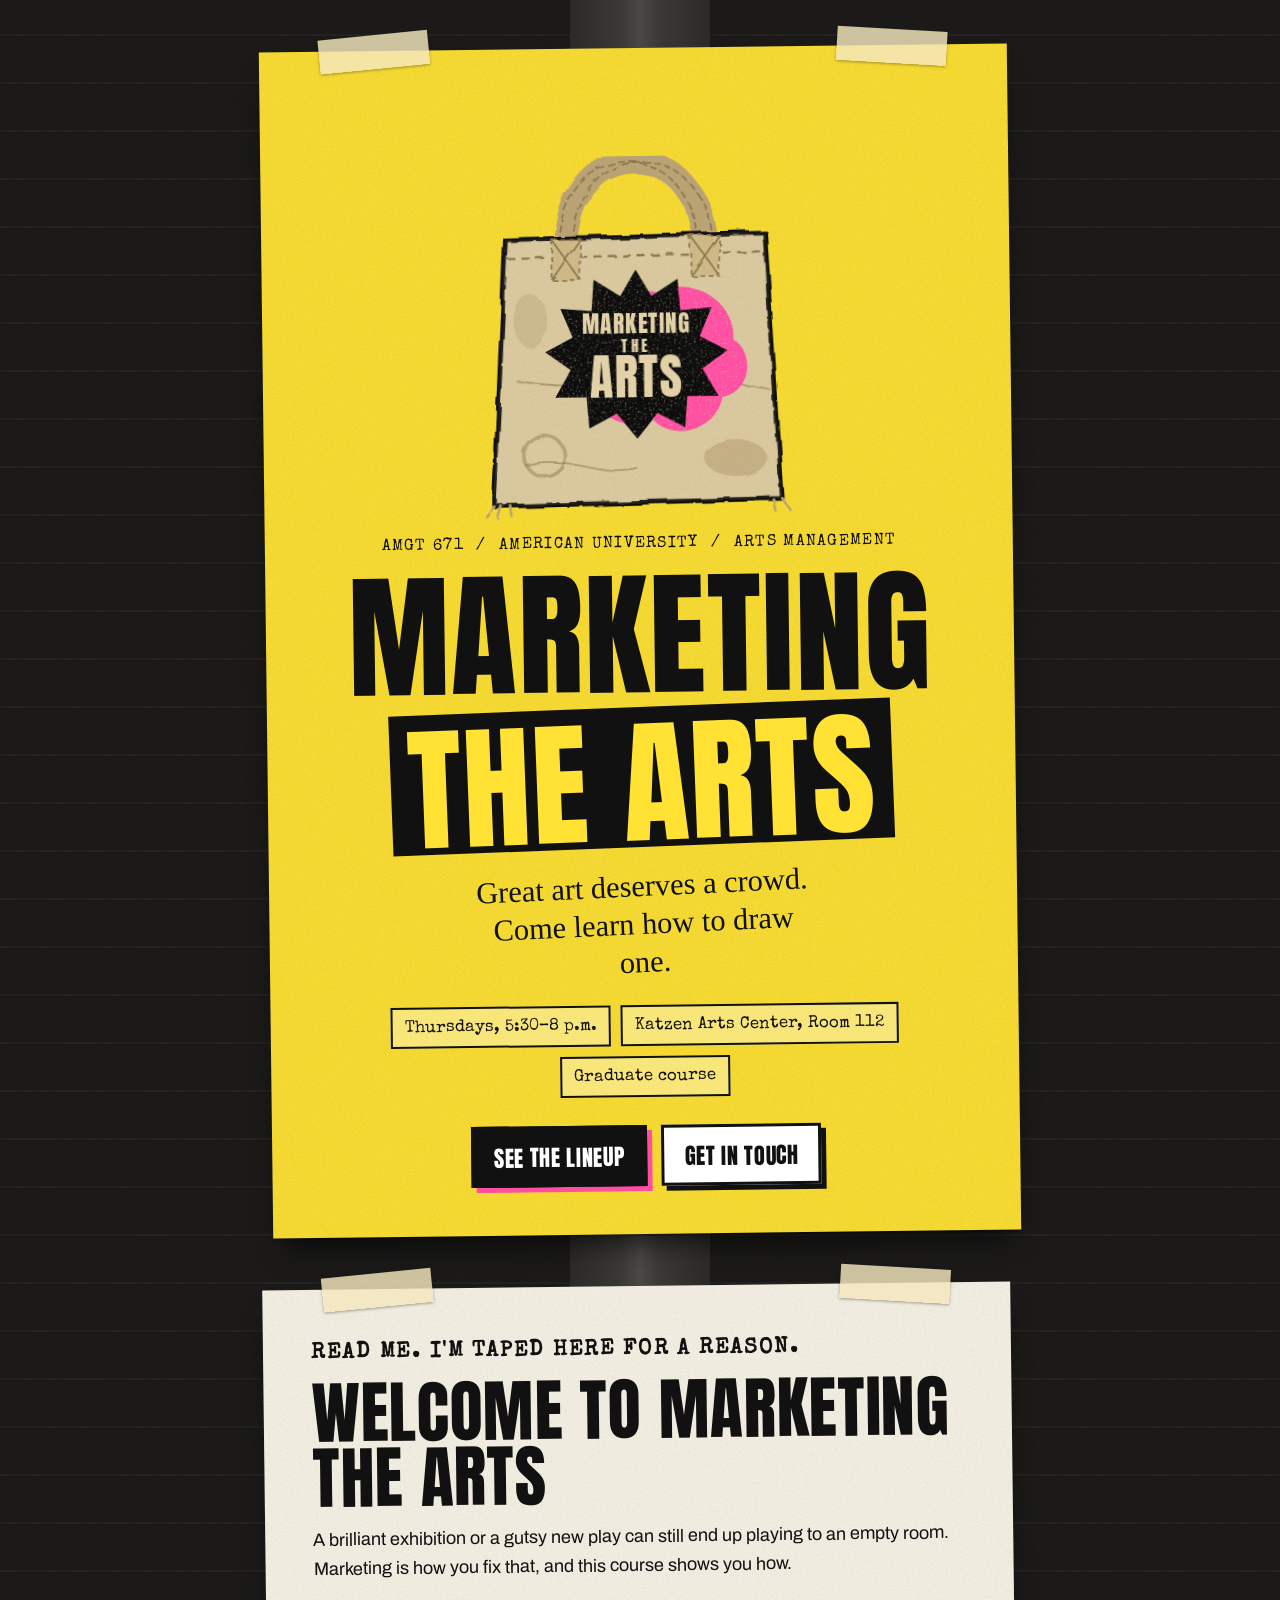
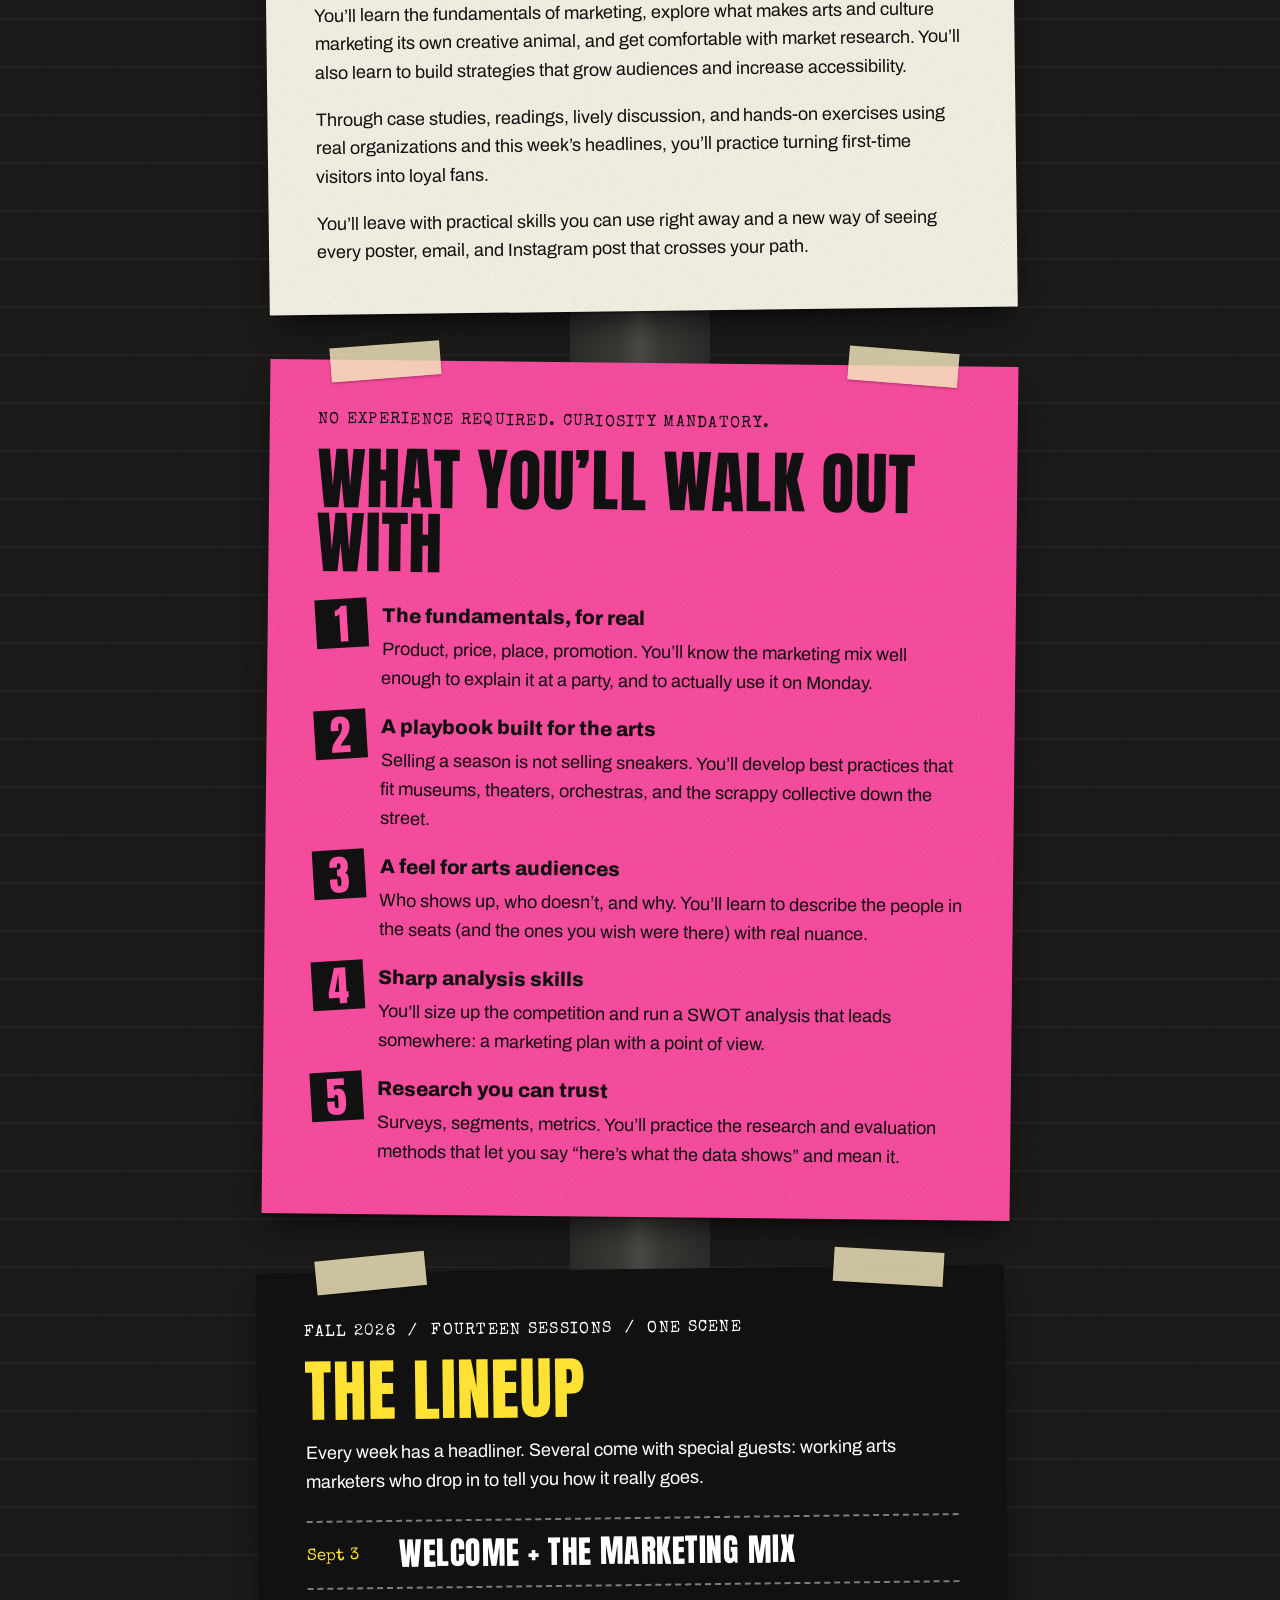
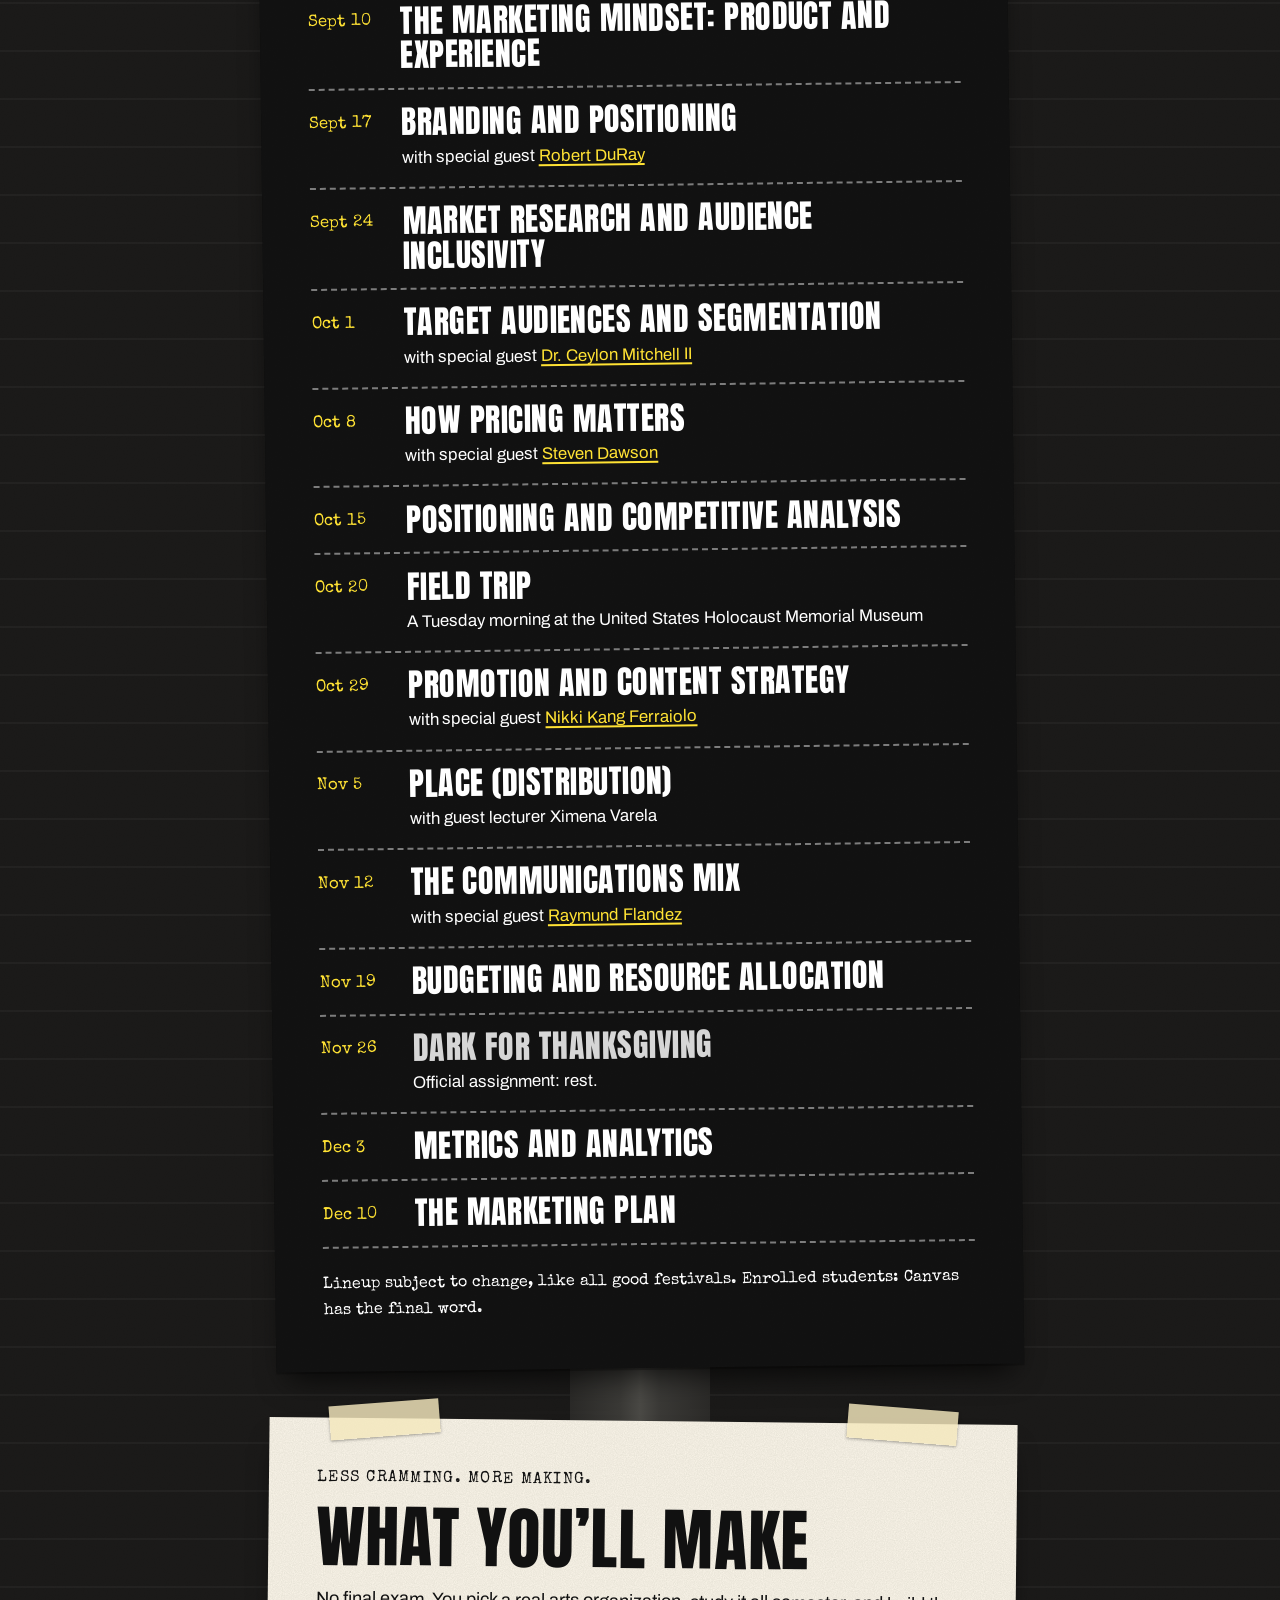
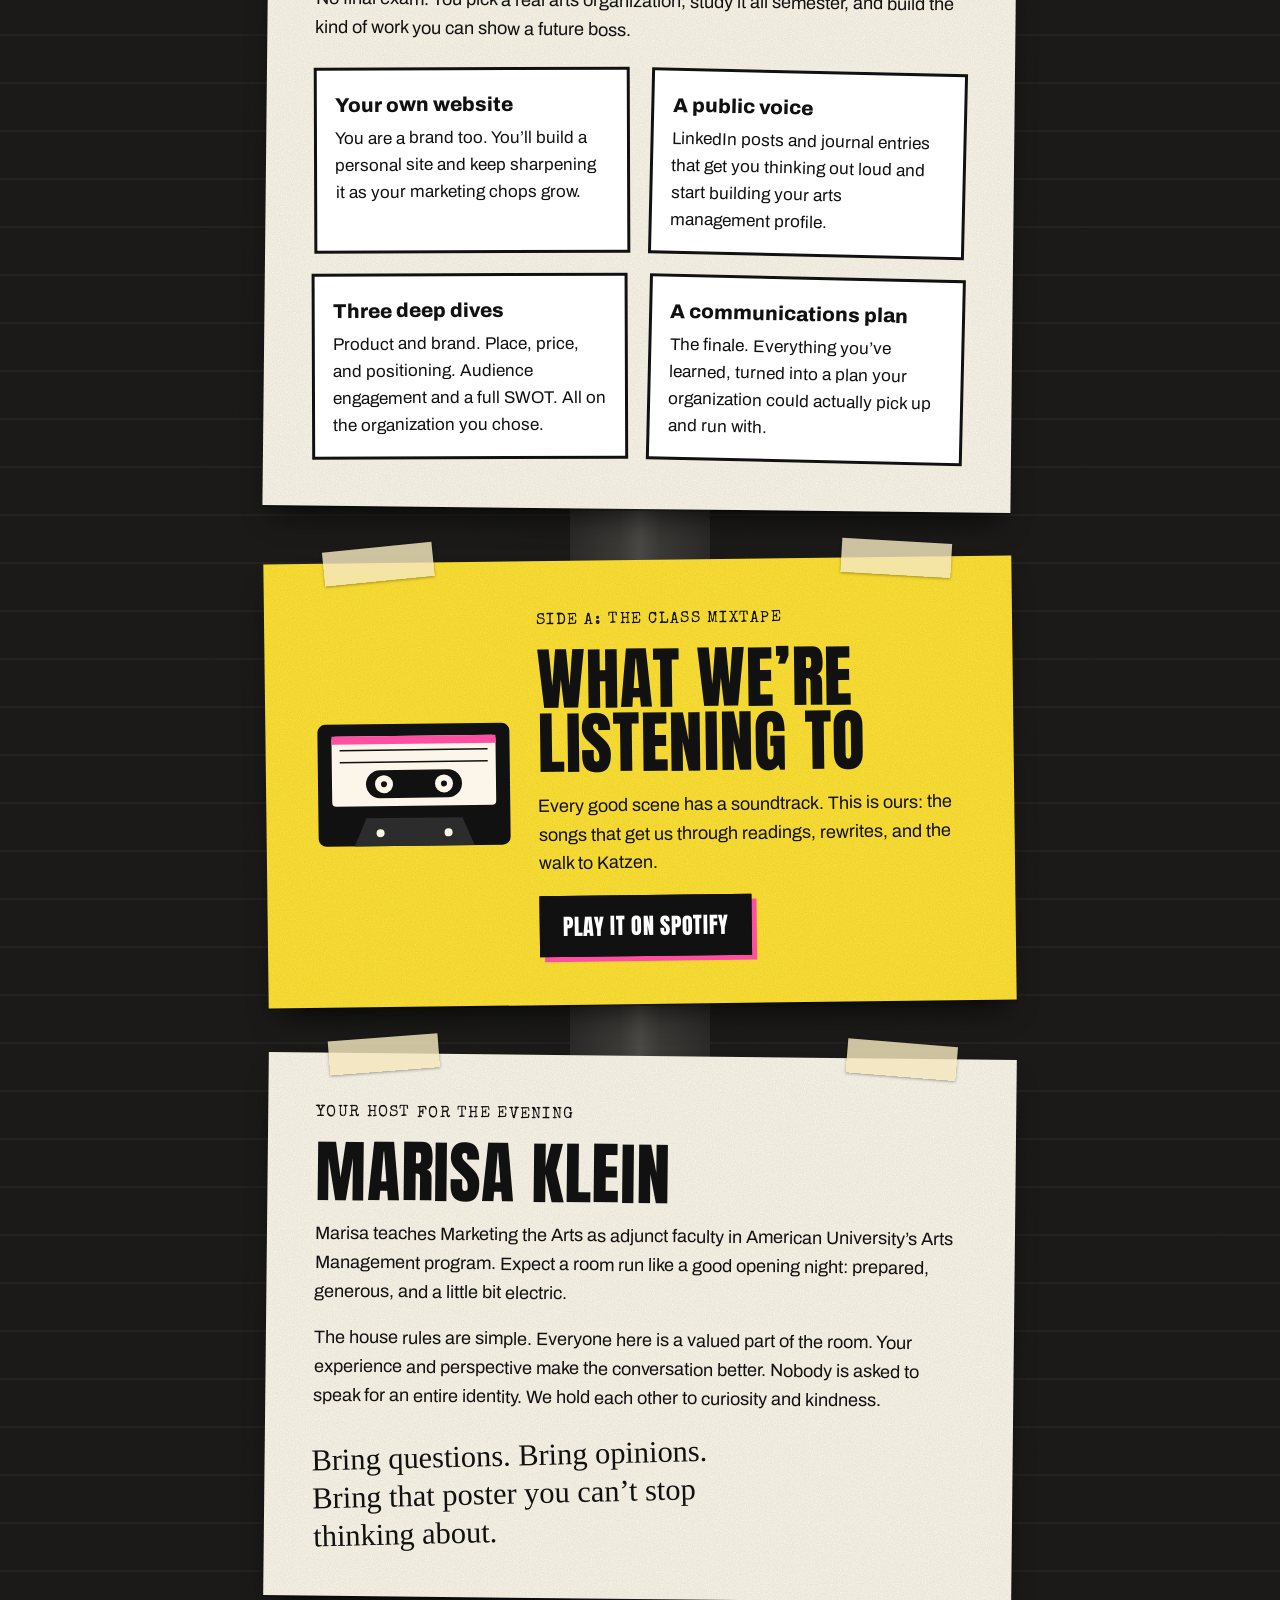
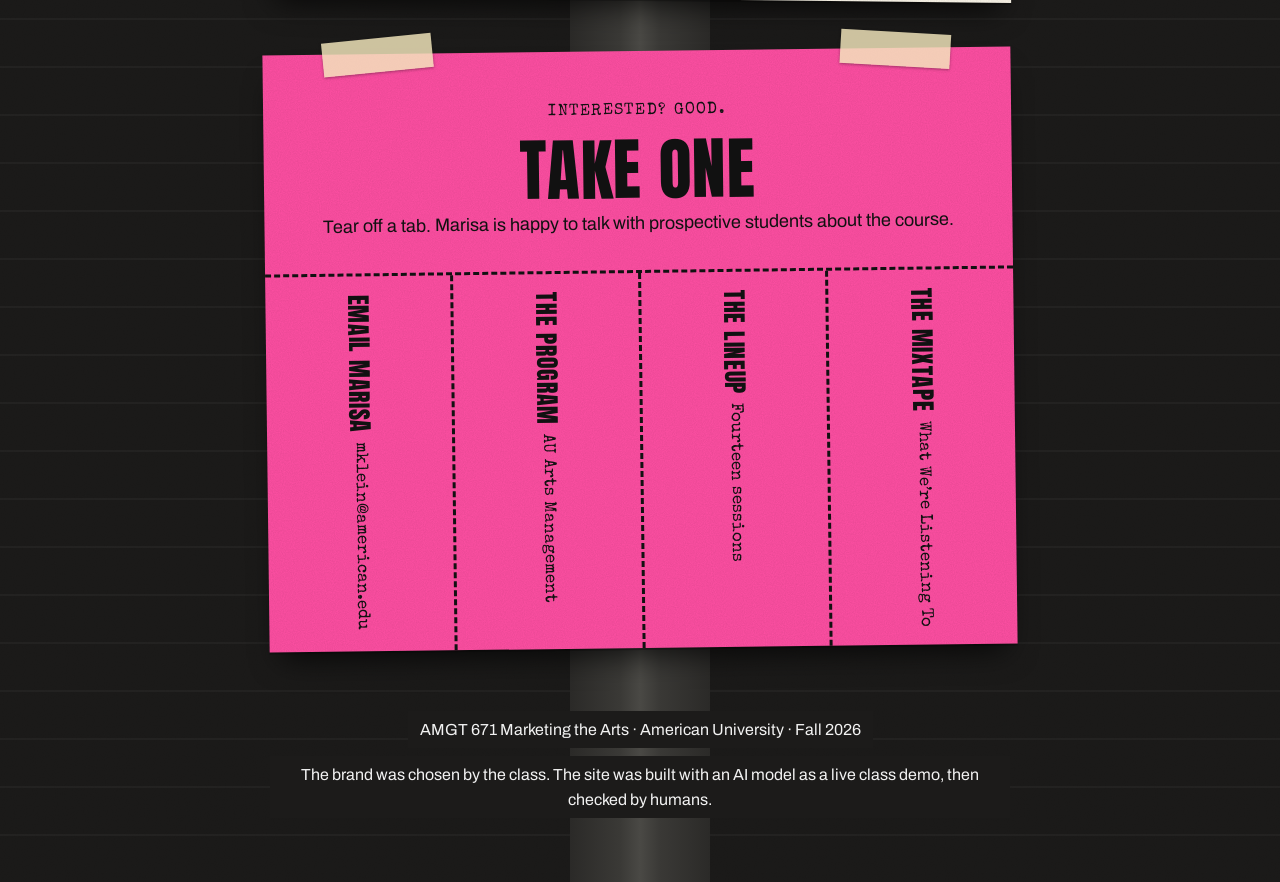
==== index.html @ 36fde390 "Build Marketing the Arts class website Single-page flyer-style site for AMGT 671 with build notes.  " ====
<!DOCTYPE html>
<html lang="en">
<head>
<meta charset="utf-8">
<meta name="viewport" content="width=device-width, initial-scale=1">
<title>Marketing the Arts | AMGT 671 at American University</title>
<meta name="description" content="Marketing the Arts (AMGT 671) is a graduate course in American University's Arts Management program. Learn how to fill the room for the art you love.">
<meta property="og:title" content="Marketing the Arts | AMGT 671">
<meta property="og:description" content="Great art deserves a crowd. A graduate course in American University's Arts Management program.">
<meta property="og:type" content="website">
<link rel="icon" type="image/svg+xml" href="favicon.svg">
<link rel="preconnect" href="https://fonts.googleapis.com">
<link rel="preconnect" href="https://fonts.gstatic.com" crossorigin>
<link href="https://fonts.googleapis.com/css2?family=Anton&family=Archivo:wght@400;600;800&family=Permanent+Marker&family=Special+Elite&display=swap" rel="stylesheet">
<style>
  :root {
    --ink: #111111;
    --paper: #fbf6e9;
    --yellow: #ffe234;
    --pink: #ff4fa3;
    --wall: #1c1b1a;
    --pole: #3a3936;
    --tape: rgba(244, 232, 190, 0.82);
    --display: "Anton", "Impact", "Arial Narrow Bold", sans-serif;
    --body: "Archivo", "Helvetica Neue", Arial, sans-serif;
    --type: "Special Elite", "Courier New", monospace;
    --marker: "Permanent Marker", "Comic Sans MS", cursive;
    --grain: url("data:image/svg+xml,%3Csvg xmlns='http://www.w3.org/2000/svg' width='220' height='220'%3E%3Cfilter id='n'%3E%3CfeTurbulence type='fractalNoise' baseFrequency='.9' numOctaves='2' stitchTiles='stitch'/%3E%3CfeColorMatrix values='0 0 0 0 0 0 0 0 0 0 0 0 0 0 0 0 0 0 .09 0'/%3E%3C/filter%3E%3Crect width='100%25' height='100%25' filter='url(%23n)'/%3E%3C/svg%3E");
  }

  * { box-sizing: border-box; }
  html { scroll-behavior: smooth; }
  @media (prefers-reduced-motion: reduce) { html { scroll-behavior: auto; } }

  body {
    margin: 0;
    font-family: var(--body);
    font-size: 1.125rem; /* 18px: comfortably above the 12pt minimum */
    line-height: 1.6;
    color: var(--ink);
    background-color: var(--wall);
    /* a brick-ish wall with a lamppost running down the middle */
    background-image:
      linear-gradient(90deg, transparent calc(50% - 70px), #2b2a28 calc(50% - 70px), var(--pole) calc(50% - 20px), #4a4945 50%, var(--pole) calc(50% + 20px), #2b2a28 calc(50% + 70px), transparent calc(50% + 70px)),
      repeating-linear-gradient(0deg, transparent 0 46px, rgba(255,255,255,.035) 46px 48px),
      var(--grain);
  }

  a { color: inherit; text-decoration-thickness: .12em; text-underline-offset: .18em; }
  a:hover { text-decoration-thickness: .22em; }
  a:focus-visible, button:focus-visible {
    outline: 4px solid var(--ink);
    outline-offset: 3px;
    box-shadow: 0 0 0 8px var(--yellow);
  }

  .skip {
    position: absolute; left: 1rem; top: -5rem;
    background: var(--yellow); color: var(--ink);
    padding: .75rem 1rem; font-weight: 800; z-index: 10;
  }
  .skip:focus { top: 1rem; }

  main {
    max-width: 780px;
    margin: 0 auto;
    padding: 3rem 1rem 1rem;
    display: grid;
    gap: 3.25rem;
  }

  /* ---------- the flyers ---------- */
  .flyer {
    position: relative;
    padding: clamp(1.5rem, 5vw, 3rem);
    background-color: var(--paper);
    background-image: var(--grain);
    box-shadow: 0 2px 0 rgba(0,0,0,.25), 0 18px 30px -12px rgba(0,0,0,.75);
    transform: rotate(var(--tilt, 0deg));
  }
  .flyer:nth-of-type(odd)  { --tilt: -0.7deg; }
  .flyer:nth-of-type(even) { --tilt: 0.6deg; }

  /* strips of masking tape holding each flyer up */
  .flyer::before, .flyer::after {
    content: "";
    position: absolute;
    top: -16px;
    width: 110px; height: 34px;
    background: var(--tape);
    box-shadow: 0 1px 3px rgba(0,0,0,.35);
  }
  .flyer::before { left: 8%;  transform: rotate(-5deg); }
  .flyer::after  { right: 8%; transform: rotate(4deg); }

  .yellow { background-color: var(--yellow); }
  .pink   { background-color: var(--pink); }
  .black  { background-color: #121212; color: #ffffff; }

  h1, h2 {
    font-family: var(--display);
    font-weight: 400;
    text-transform: uppercase;
    line-height: .95;
    letter-spacing: .01em;
    margin: 0 0 1rem;
  }
  h1 { font-size: clamp(3.6rem, 17vw, 8.5rem); }
  h2 { font-size: clamp(2.4rem, 9vw, 4.25rem); }
  h3 { font-family: var(--body); font-weight: 800; font-size: 1.25rem; margin: 0 0 .25rem; }
  p  { margin: 0 0 1.1rem; }
  p:last-child { margin-bottom: 0; }

  .label {
    font-family: var(--type);
    font-size: 1rem;
    letter-spacing: .08em;
    text-transform: uppercase;
    margin: 0 0 .75rem;
  }
  .scrawl {
    font-family: var(--marker);
    font-size: clamp(1.35rem, 4.5vw, 1.9rem);
    line-height: 1.25;
    transform: rotate(-2deg);
  }

  /* ---------- hero ---------- */
  .hero { text-align: center; padding-top: clamp(2.25rem, 6vw, 3.5rem); }
  .hero .tote { width: min(74%, 360px); height: auto; margin: 0 auto .5rem; display: block; }
  .hero h1 span { display: block; }
  .hero .knockout {
    background: var(--ink); color: var(--yellow);
    padding: .08em .12em 0; margin: .06em auto; width: fit-content;
    transform: rotate(-1.5deg);
  }
  .hero .scrawl { margin: 1.25rem auto 1.5rem; max-width: 22ch; }
  .deets {
    list-style: none; padding: 0; margin: 0 0 1.75rem;
    display: flex; flex-wrap: wrap; justify-content: center; gap: .6rem;
    font-family: var(--type); font-size: 1.05rem;
  }
  .deets li { border: 2px solid var(--ink); padding: .4rem .75rem .25rem; background: rgba(255,255,255,.35); }
  .btns { display: flex; flex-wrap: wrap; justify-content: center; gap: .9rem; }
  .btn {
    display: inline-block;
    font-family: var(--display); font-size: 1.4rem; text-transform: uppercase; letter-spacing: .03em;
    text-decoration: none;
    padding: .65rem 1.25rem .55rem;
    border: 3px solid var(--ink);
    background: var(--ink); color: #fff;
    box-shadow: 5px 5px 0 var(--pink);
  }
  .btn.alt { background: #fff; color: var(--ink); box-shadow: 5px 5px 0 var(--ink); }
  @media (prefers-reduced-motion: no-preference) {
    .btn { transition: transform .12s ease; }
    .btn:hover { transform: translate(-2px, -2px) rotate(-1deg); }
  }

  /* ---------- welcome ---------- */
  .welcome p:first-of-type { font-size: 1.35rem; font-weight: 600; line-height: 1.45; }

  /* ---------- outcomes ---------- */
  .outcomes ol { list-style: none; counter-reset: n; padding: 0; margin: 1.5rem 0 0; display: grid; gap: 1.1rem; }
  .outcomes li { counter-increment: n; display: grid; grid-template-columns: 3.25rem 1fr; gap: .9rem; align-items: start; }
  .outcomes li::before {
    content: counter(n);
    font-family: var(--display); font-size: 2.6rem; line-height: 1;
    background: var(--ink); color: var(--pink);
    text-align: center; padding: .3rem 0 .15rem;
    transform: rotate(-4deg);
  }

  /* ---------- lineup ---------- */
  .lineup h2 { color: var(--yellow); }
  .lineup .label { color: #fff; }
  .gigs { list-style: none; padding: 0; margin: 1.5rem 0 0; }
  .gigs li {
    display: grid; grid-template-columns: 4.75rem 1fr; gap: 1rem;
    padding: .95rem 0;
    border-top: 2px dashed rgba(255,255,255,.45);
  }
  .gigs li:last-child { border-bottom: 2px dashed rgba(255,255,255,.45); }
  .gigs .date { font-family: var(--type); font-size: 1.05rem; color: var(--yellow); padding-top: .35rem; }
  .gigs .act { font-family: var(--display); font-size: clamp(1.45rem, 5vw, 2rem); line-height: 1.08; text-transform: uppercase; letter-spacing: .015em; display: block; }
  .gigs .with { display: block; font-size: 1.05rem; margin-top: .3rem; }
  .gigs .with a { color: var(--yellow); }
  .gigs .off .act { color: #d6d6d6; }
  .fineprint { font-family: var(--type); font-size: 1rem; margin-top: 1.5rem; }

  /* ---------- make ---------- */
  .makes { display: grid; gap: 1.25rem; margin-top: 1.5rem; }
  @media (min-width: 640px) { .makes { grid-template-columns: 1fr 1fr; } }
  .makes div { border: 3px solid var(--ink); padding: 1.1rem 1.15rem; background: #fff; }
  .makes div:nth-child(odd)  { transform: rotate(-.8deg); }
  .makes div:nth-child(even) { transform: rotate(.7deg); }
  .makes p { font-size: 1.0625rem; }

  /* ---------- playlist ---------- */
  .playlist { display: grid; gap: 1.5rem; align-items: center; }
  @media (min-width: 640px) { .playlist { grid-template-columns: 200px 1fr; } }
  .playlist svg { width: 200px; max-width: 100%; height: auto; margin: 0 auto; display: block; }

  /* ---------- host ---------- */
  .host .scrawl { margin-top: 1.5rem; max-width: 30ch; }

  /* ---------- tear-off tabs ---------- */
  .takeone { padding-bottom: 0; text-align: center; }
  .takeone h2 { margin-bottom: .5rem; }
  .tabs {
    list-style: none; margin: 2rem calc(-1 * clamp(1.5rem, 5vw, 3rem)) 0; padding: 0;
    display: flex;
    border-top: 3px dashed var(--ink);
  }
  .tabs li { flex: 1; border-left: 3px dashed var(--ink); }
  .tabs li:first-child { border-left: 0; }
  .tabs a {
    display: flex; align-items: center; justify-content: flex-start;
    writing-mode: vertical-rl; text-orientation: sideways;
    min-height: 15rem; width: 100%;
    padding: 1.1rem .4rem;
    font-family: var(--type); font-size: 1.05rem; line-height: 1.2;
    text-decoration: none;
    margin: 0 auto;
  }
  .tabs a strong { font-family: var(--display); font-weight: 400; font-size: 1.5rem; text-transform: uppercase; letter-spacing: .03em; margin-bottom: .6rem; }
  .tabs a:hover { background: var(--ink); color: var(--yellow); }
  @media (prefers-reduced-motion: no-preference) {
    .tabs li { transform-origin: top center; transition: transform .18s ease; }
    .tabs li:hover { transform: rotate(2.5deg); }
    .tabs li:nth-child(even):hover { transform: rotate(-2.5deg); }
  }

  footer {
    max-width: 780px; margin: 0 auto; padding: 3rem 1.25rem 4rem;
    color: #f2f2f2; font-size: 1rem; text-align: center;
  }
  footer p { background: var(--wall); display: inline-block; padding: .35rem .75rem; margin: 0 0 .5rem; }
  footer a { color: var(--yellow); }

  @media (max-width: 480px) {
    .flyer { --tilt: 0deg !important; }
    .flyer::before, .flyer::after { width: 80px; }
    .gigs li { grid-template-columns: 3.75rem 1fr; gap: .75rem; }
  }
</style>
</head>
<body>
<a class="skip" href="#main">Skip to main content</a>

<main id="main">

  <!-- 1. HERO -->
  <header class="flyer yellow hero">
    <svg class="tote" viewBox="0 0 300 350" role="img" aria-labelledby="tote-title tote-desc" xmlns="http://www.w3.org/2000/svg">
      <title id="tote-title">Marketing the Arts logo</title>
      <desc id="tote-desc">A worn, slightly stained canvas tote bag with frayed straps. Screen-printed on the front is a black starburst that reads Marketing the Arts, with a pink paint splat peeking out behind it.</desc>
      <defs>
        <filter id="rough" x="-5%" y="-5%" width="110%" height="110%">
          <feTurbulence type="fractalNoise" baseFrequency=".04" numOctaves="3" seed="4" result="t"/>
          <feDisplacementMap in="SourceGraphic" in2="t" scale="5"/>
        </filter>
        <filter id="weave" x="0" y="0" width="100%" height="100%">
          <feTurbulence type="fractalNoise" baseFrequency="1.1" numOctaves="2" seed="9"/>
          <feColorMatrix values="0 0 0 0 .32  0 0 0 0 .24  0 0 0 0 .12  0 0 0 .28 0"/>
          <feComposite in2="SourceGraphic" operator="in"/>
        </filter>
        <filter id="inkwear" x="-5%" y="-5%" width="110%" height="110%">
          <feTurbulence type="fractalNoise" baseFrequency=".55" numOctaves="2" seed="2" result="n"/>
          <feColorMatrix in="n" values="0 0 0 0 0  0 0 0 0 0  0 0 0 0 0  0 0 0 -1.6 1.9" result="holes"/>
          <feComposite in="SourceGraphic" in2="holes" operator="in"/>
        </filter>
      </defs>
      <!-- straps -->
      <g fill="none" stroke-linecap="round" filter="url(#rough)">
        <path d="M92 132 C 84 20, 216 20, 208 132" stroke="#b9a273" stroke-width="20"/>
        <path d="M92 132 C 84 20, 216 20, 208 132" stroke="#8d7850" stroke-width="1.5" stroke-dasharray="5 4" transform="translate(-6 0)"/>
        <path d="M92 132 C 84 20, 216 20, 208 132" stroke="#8d7850" stroke-width="1.5" stroke-dasharray="5 4" transform="translate(6 0)"/>
      </g>
      <!-- bag body -->
      <g filter="url(#rough)">
        <path d="M42 112 L258 108 L270 330 L30 334 Z" fill="#e3d2a8" stroke="#111" stroke-width="4" stroke-linejoin="round"/>
        <path d="M42 112 L258 108 L270 330 L30 334 Z" fill="#000" filter="url(#weave)"/>
        <!-- hem and strap stitching -->
        <path d="M43 128 L259 124" stroke="#8d7850" stroke-width="2" stroke-dasharray="7 5" fill="none"/>
        <path d="M80 112 l24 0 l0 34 l-24 0 Z M196 110 l24 0 l0 34 l-24 0 Z" fill="#cdb886" stroke="#8d7850" stroke-width="1.5" stroke-dasharray="4 3"/>
        <path d="M80 112 l24 34 M104 112 l-24 34 M196 110 l24 34 M220 110 l-24 34" stroke="#8d7850" stroke-width="1.5"/>
        <!-- wear: stains, creases, a coffee ring -->
        <ellipse cx="232" cy="296" rx="26" ry="15" fill="#7a5a2c" opacity=".22"/>
        <ellipse cx="62" cy="180" rx="14" ry="22" fill="#7a5a2c" opacity=".14"/>
        <circle cx="72" cy="292" r="17" fill="none" stroke="#6b4a1f" stroke-width="3" opacity=".3"/>
        <path d="M50 230 C 110 244, 190 222, 262 240 M56 300 C 90 290, 120 312, 150 304" stroke="#8d7850" stroke-width="1.5" fill="none" opacity=".6"/>
        <!-- frayed bottom corner -->
        <path d="M30 334 l-7 8 M36 334 l-3 10 M44 334 l1 9 M270 330 l6 9 M263 331 l2 10" stroke="#b9a273" stroke-width="2" stroke-linecap="round"/>
      </g>
      <!-- the screen-printed art logo: off-register pink splat + black starburst -->
      <g filter="url(#inkwear)">
        <path d="M158 150 c30 -14 66 8 64 40 c18 12 14 44 -10 48 c-4 26 -40 38 -58 18 c-26 12 -56 -8 -50 -36 c-20 -16 -8 -50 18 -48 c6 -16 22 -26 36 -22 Z" fill="#ff4fa3" transform="translate(9 7)"/>
        <polygon fill="#111" points="150,138 163,160 185,146 187,172 213,170 203,194 226,206 205,221 218,244 192,244 190,270 167,258 150,279 133,258 110,270 108,244 82,244 95,221 74,206 97,194 87,170 113,172 115,146 137,160"/>
        <g font-family="Anton, Impact, sans-serif" text-anchor="middle" fill="#e3d2a8">
          <text x="150" y="191" font-size="19" letter-spacing="1.2">MARKETING</text>
          <text x="150" y="207" font-size="12" letter-spacing="3">THE</text>
          <text x="150" y="244" font-size="40" letter-spacing="1.5">ARTS</text>
        </g>
      </g>
    </svg>

    <p class="label">AMGT 671 &nbsp;/&nbsp; American University &nbsp;/&nbsp; Arts Management</p>
    <h1>
      <span>Marketing</span>
      <span class="knockout">the Arts</span>
    </h1>
    <p class="scrawl">Great art deserves a crowd. Come learn how to draw one.</p>
    <ul class="deets" aria-label="Course details">
      <li>Thursdays, 5:30&ndash;8 p.m.</li>
      <li>Katzen Arts Center, Room 112</li>
      <li>Graduate course</li>
    </ul>
    <div class="btns">
      <a class="btn" href="#lineup">See the lineup</a>
      <a class="btn alt" href="#take-one">Get in touch</a>
    </div>
  </header>

  <!-- 2. WELCOME -->
  <section class="flyer welcome" aria-labelledby="welcome-h">
    <p class="label">Read me. I'm taped here for a reason.</p>
    <h2 id="welcome-h">Welcome to Marketing the Arts</h2>
    <p>A brilliant exhibition or a gutsy new play can still end up playing to an empty room. Marketing is how you fix that, and this course shows you how.</p>
    <p>You&rsquo;ll learn the fundamentals of marketing, explore what makes arts and culture marketing its own creative animal, and get comfortable with market research. You&rsquo;ll also learn to build strategies that grow audiences and increase accessibility.</p>
    <p>Through case studies, readings, lively discussion, and hands-on exercises using real organizations and this week&rsquo;s headlines, you&rsquo;ll practice turning first-time visitors into loyal fans.</p>
    <p>You&rsquo;ll leave with practical skills you can use right away and a new way of seeing every poster, email, and Instagram post that crosses your path.</p>
  </section>

  <!-- 3. OUTCOMES -->
  <section class="flyer pink outcomes" aria-labelledby="outcomes-h">
    <p class="label">No experience required. Curiosity mandatory.</p>
    <h2 id="outcomes-h">What you&rsquo;ll walk out with</h2>
    <ol>
      <li><div><h3>The fundamentals, for real</h3><p>Product, price, place, promotion. You&rsquo;ll know the marketing mix well enough to explain it at a party, and to actually use it on Monday.</p></div></li>
      <li><div><h3>A playbook built for the arts</h3><p>Selling a season is not selling sneakers. You&rsquo;ll develop best practices that fit museums, theaters, orchestras, and the scrappy collective down the street.</p></div></li>
      <li><div><h3>A feel for arts audiences</h3><p>Who shows up, who doesn&rsquo;t, and why. You&rsquo;ll learn to describe the people in the seats (and the ones you wish were there) with real nuance.</p></div></li>
      <li><div><h3>Sharp analysis skills</h3><p>You&rsquo;ll size up the competition and run a SWOT analysis that leads somewhere: a marketing plan with a point of view.</p></div></li>
      <li><div><h3>Research you can trust</h3><p>Surveys, segments, metrics. You&rsquo;ll practice the research and evaluation methods that let you say &ldquo;here&rsquo;s what the data shows&rdquo; and mean it.</p></div></li>
    </ol>
  </section>

  <!-- 4. LINEUP -->
  <section class="flyer black lineup" id="lineup" aria-labelledby="lineup-h">
    <p class="label">Fall 2026 &nbsp;/&nbsp; Fourteen sessions &nbsp;/&nbsp; One scene</p>
    <h2 id="lineup-h">The lineup</h2>
    <p>Every week has a headliner. Several come with special guests: working arts marketers who drop in to tell you how it really goes.</p>
    <ol class="gigs">
      <li><span class="date">Sept 3</span><span><span class="act">Welcome + the marketing mix</span></span></li>
      <li><span class="date">Sept 10</span><span><span class="act">The marketing mindset: product and experience</span></span></li>
      <li><span class="date">Sept 17</span><span><span class="act">Branding and positioning</span><span class="with">with special guest <a href="https://www.linkedin.com/in/robertduray/">Robert DuRay</a></span></span></li>
      <li><span class="date">Sept 24</span><span><span class="act">Market research and audience inclusivity</span></span></li>
      <li><span class="date">Oct 1</span><span><span class="act">Target audiences and segmentation</span><span class="with">with special guest <a href="https://www.linkedin.com/in/ceylonmitchell/">Dr. Ceylon Mitchell II</a></span></span></li>
      <li><span class="date">Oct 8</span><span><span class="act">How pricing matters</span><span class="with">with special guest <a href="https://www.linkedin.com/in/stevenbryandawson/">Steven Dawson</a></span></span></li>
      <li><span class="date">Oct 15</span><span><span class="act">Positioning and competitive analysis</span></span></li>
      <li><span class="date">Oct 20</span><span><span class="act">Field trip</span><span class="with">A Tuesday morning at the United States Holocaust Memorial Museum</span></span></li>
      <li><span class="date">Oct 29</span><span><span class="act">Promotion and content strategy</span><span class="with">with special guest <a href="https://www.linkedin.com/in/nicole-kang-ferraiolo-9022a226/">Nikki Kang Ferraiolo</a></span></span></li>
      <li><span class="date">Nov 5</span><span><span class="act">Place (distribution)</span><span class="with">with guest lecturer Ximena Varela</span></span></li>
      <li><span class="date">Nov 12</span><span><span class="act">The communications mix</span><span class="with">with special guest <a href="https://www.linkedin.com/in/raymundflandez/">Raymund Flandez</a></span></span></li>
      <li><span class="date">Nov 19</span><span><span class="act">Budgeting and resource allocation</span></span></li>
      <li class="off"><span class="date">Nov 26</span><span><span class="act">Dark for Thanksgiving</span><span class="with">Official assignment: rest.</span></span></li>
      <li><span class="date">Dec 3</span><span><span class="act">Metrics and analytics</span></span></li>
      <li><span class="date">Dec 10</span><span><span class="act">The marketing plan</span></span></li>
    </ol>
    <p class="fineprint">Lineup subject to change, like all good festivals. Enrolled students: Canvas has the final word.</p>
  </section>

  <!-- 5. WHAT YOU'LL MAKE -->
  <section class="flyer" aria-labelledby="make-h">
    <p class="label">Less cramming. More making.</p>
    <h2 id="make-h">What you&rsquo;ll make</h2>
    <p>No final exam. You pick a real arts organization, study it all semester, and build the kind of work you can show a future boss.</p>
    <div class="makes">
      <div><h3>Your own website</h3><p>You are a brand too. You&rsquo;ll build a personal site and keep sharpening it as your marketing chops grow.</p></div>
      <div><h3>A public voice</h3><p>LinkedIn posts and journal entries that get you thinking out loud and start building your arts management profile.</p></div>
      <div><h3>Three deep dives</h3><p>Product and brand. Place, price, and positioning. Audience engagement and a full SWOT. All on the organization you chose.</p></div>
      <div><h3>A communications plan</h3><p>The finale. Everything you&rsquo;ve learned, turned into a plan your organization could actually pick up and run with.</p></div>
    </div>
  </section>

  <!-- 6. PLAYLIST -->
  <section class="flyer yellow" aria-labelledby="listen-h">
    <div class="playlist">
      <svg viewBox="0 0 200 130" role="img" aria-labelledby="tape-title" xmlns="http://www.w3.org/2000/svg">
        <title id="tape-title">A hand-labeled cassette mixtape</title>
        <rect x="4" y="4" width="192" height="122" rx="8" fill="#111"/>
        <rect x="18" y="16" width="164" height="70" rx="4" fill="#fbf6e9"/>
        <path d="M26 30 H174 M26 42 H174" stroke="#111" stroke-width="1.5"/>
        <rect x="52" y="50" width="96" height="28" rx="14" fill="#111"/>
        <circle cx="70" cy="64" r="9" fill="#fbf6e9"/><circle cx="130" cy="64" r="9" fill="#fbf6e9"/>
        <circle cx="70" cy="64" r="3" fill="#111"/><circle cx="130" cy="64" r="3" fill="#111"/>
        <path d="M40 126 L52 98 H148 L160 126 Z" fill="#2c2c2c"/>
        <circle cx="66" cy="113" r="4" fill="#fbf6e9"/><circle cx="134" cy="113" r="4" fill="#fbf6e9"/>
        <rect x="18" y="16" width="164" height="8" fill="#ff4fa3"/>
      </svg>
      <div>
        <p class="label">Side A: the class mixtape</p>
        <h2 id="listen-h">What We&rsquo;re Listening To</h2>
        <p>Every good scene has a soundtrack. This is ours: the songs that get us through readings, rewrites, and the walk to Katzen.</p>
        <p><a class="btn" href="https://open.spotify.com/playlist/5YQu3lpuCeACfL2SSGRNXg?si=zMprnbpyS7uG2UL-7SvnpA">Play it on Spotify</a></p>
      </div>
    </div>
  </section>

  <!-- 7. HOST -->
  <section class="flyer host" aria-labelledby="host-h">
    <p class="label">Your host for the evening</p>
    <h2 id="host-h">Marisa Klein</h2>
    <p>Marisa teaches Marketing the Arts as adjunct faculty in American University&rsquo;s Arts Management program. Expect a room run like a good opening night: prepared, generous, and a little bit electric.</p>
    <p>The house rules are simple. Everyone here is a valued part of the room. Your experience and perspective make the conversation better. Nobody is asked to speak for an entire identity. We hold each other to curiosity and kindness.</p>
    <p class="scrawl">Bring questions. Bring opinions. Bring that poster you can&rsquo;t stop thinking about.</p>
  </section>

  <!-- 8. TEAR-OFF TABS -->
  <section class="flyer pink takeone" id="take-one" aria-labelledby="take-h">
    <p class="label">Interested? Good.</p>
    <h2 id="take-h">Take one</h2>
    <p>Tear off a tab. Marisa is happy to talk with prospective students about the course.</p>
    <ul class="tabs">
      <li><a href="mailto:mklein@american.edu?subject=Marketing%20the%20Arts%20(AMGT%20671)"><strong>Email Marisa</strong> mklein@american.edu</a></li>
      <li><a href="https://www.american.edu/cas/arts-management/"><strong>The program</strong> AU Arts Management</a></li>
      <li><a href="#lineup"><strong>The lineup</strong> Fourteen sessions</a></li>
      <li><a href="https://open.spotify.com/playlist/5YQu3lpuCeACfL2SSGRNXg?si=zMprnbpyS7uG2UL-7SvnpA"><strong>The mixtape</strong> What We&rsquo;re Listening To</a></li>
    </ul>
  </section>

</main>

<footer>
  <p>AMGT 671 Marketing the Arts &middot; American University &middot; Fall 2026</p><br>
  <p>The brand was chosen by the class. The site was built with an AI model as a live class demo, then checked by humans.</p>
</footer>

</body>
</html>
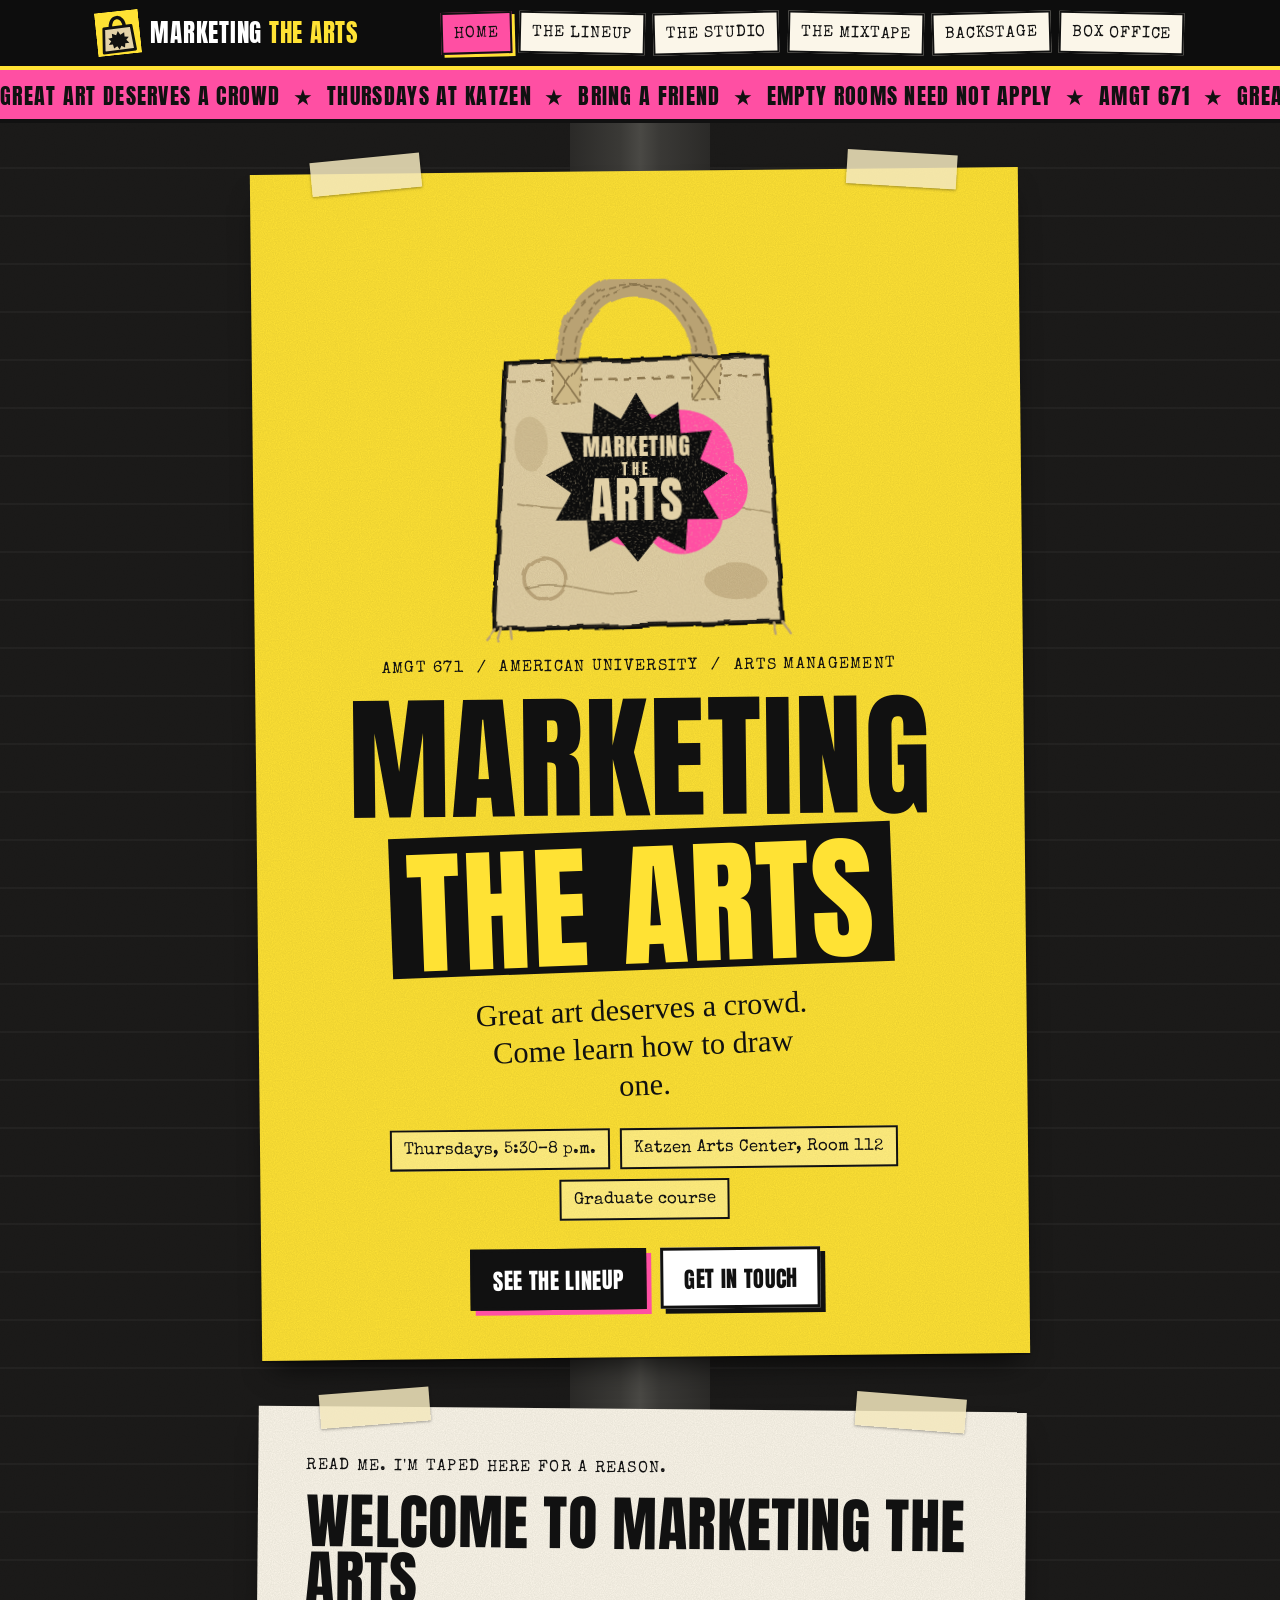
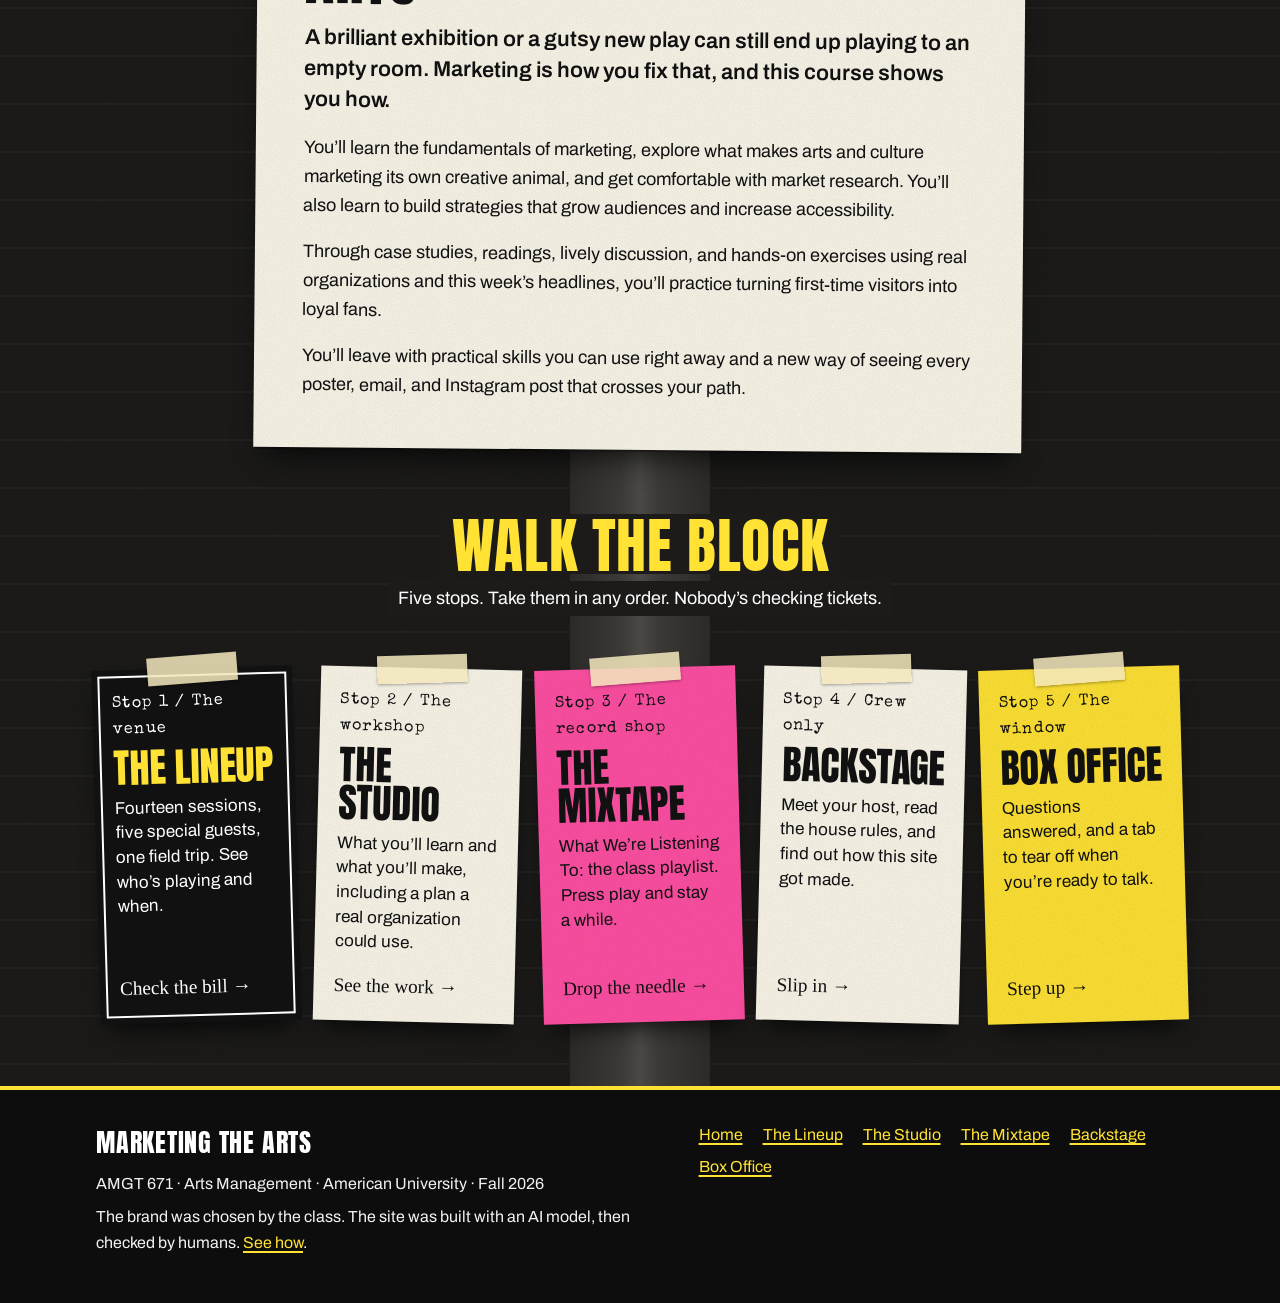
==== commit 44ee733d: "Rebuild as a multi-page site Six linked pages (home, lineup, studio, mixtape, backstage, box office)" ====
--- a/index.html
+++ b/index.html
@@ -5,253 +5,32 @@
 <meta name="viewport" content="width=device-width, initial-scale=1">
 <title>Marketing the Arts | AMGT 671 at American University</title>
 <meta name="description" content="Marketing the Arts (AMGT 671) is a graduate course in American University's Arts Management program. Learn how to fill the room for the art you love.">
-<meta property="og:title" content="Marketing the Arts | AMGT 671">
-<meta property="og:description" content="Great art deserves a crowd. A graduate course in American University's Arts Management program.">
+<meta property="og:title" content="Marketing the Arts | AMGT 671 at American University">
+<meta property="og:description" content="Marketing the Arts (AMGT 671) is a graduate course in American University's Arts Management program. Learn how to fill the room for the art you love.">
 <meta property="og:type" content="website">
 <link rel="icon" type="image/svg+xml" href="favicon.svg">
 <link rel="preconnect" href="https://fonts.googleapis.com">
 <link rel="preconnect" href="https://fonts.gstatic.com" crossorigin>
 <link href="https://fonts.googleapis.com/css2?family=Anton&family=Archivo:wght@400;600;800&family=Permanent+Marker&family=Special+Elite&display=swap" rel="stylesheet">
-<style>
-  :root {
-    --ink: #111111;
-    --paper: #fbf6e9;
-    --yellow: #ffe234;
-    --pink: #ff4fa3;
-    --wall: #1c1b1a;
-    --pole: #3a3936;
-    --tape: rgba(244, 232, 190, 0.82);
-    --display: "Anton", "Impact", "Arial Narrow Bold", sans-serif;
-    --body: "Archivo", "Helvetica Neue", Arial, sans-serif;
-    --type: "Special Elite", "Courier New", monospace;
-    --marker: "Permanent Marker", "Comic Sans MS", cursive;
-    --grain: url("data:image/svg+xml,%3Csvg xmlns='http://www.w3.org/2000/svg' width='220' height='220'%3E%3Cfilter id='n'%3E%3CfeTurbulence type='fractalNoise' baseFrequency='.9' numOctaves='2' stitchTiles='stitch'/%3E%3CfeColorMatrix values='0 0 0 0 0 0 0 0 0 0 0 0 0 0 0 0 0 0 .09 0'/%3E%3C/filter%3E%3Crect width='100%25' height='100%25' filter='url(%23n)'/%3E%3C/svg%3E");
-  }
+<link rel="stylesheet" href="styles.css">
+</head>
+<body class="home">
+<a class="skip" href="#main">Skip to main content</a>
 
-  * { box-sizing: border-box; }
-  html { scroll-behavior: smooth; }
-  @media (prefers-reduced-motion: reduce) { html { scroll-behavior: auto; } }
-
-  body {
-    margin: 0;
-    font-family: var(--body);
-    font-size: 1.125rem; /* 18px: comfortably above the 12pt minimum */
-    line-height: 1.6;
-    color: var(--ink);
-    background-color: var(--wall);
-    /* a brick-ish wall with a lamppost running down the middle */
-    background-image:
-      linear-gradient(90deg, transparent calc(50% - 70px), #2b2a28 calc(50% - 70px), var(--pole) calc(50% - 20px), #4a4945 50%, var(--pole) calc(50% + 20px), #2b2a28 calc(50% + 70px), transparent calc(50% + 70px)),
-      repeating-linear-gradient(0deg, transparent 0 46px, rgba(255,255,255,.035) 46px 48px),
-      var(--grain);
-  }
-
-  a { color: inherit; text-decoration-thickness: .12em; text-underline-offset: .18em; }
-  a:hover { text-decoration-thickness: .22em; }
-  a:focus-visible, button:focus-visible {
-    outline: 4px solid var(--ink);
-    outline-offset: 3px;
-    box-shadow: 0 0 0 8px var(--yellow);
-  }
-
-  .skip {
-    position: absolute; left: 1rem; top: -5rem;
-    background: var(--yellow); color: var(--ink);
-    padding: .75rem 1rem; font-weight: 800; z-index: 10;
-  }
-  .skip:focus { top: 1rem; }
-
-  main {
-    max-width: 780px;
-    margin: 0 auto;
-    padding: 3rem 1rem 1rem;
-    display: grid;
-    gap: 3.25rem;
-  }
-
-  /* ---------- the flyers ---------- */
-  .flyer {
-    position: relative;
-    padding: clamp(1.5rem, 5vw, 3rem);
-    background-color: var(--paper);
-    background-image: var(--grain);
-    box-shadow: 0 2px 0 rgba(0,0,0,.25), 0 18px 30px -12px rgba(0,0,0,.75);
-    transform: rotate(var(--tilt, 0deg));
-  }
-  .flyer:nth-of-type(odd)  { --tilt: -0.7deg; }
-  .flyer:nth-of-type(even) { --tilt: 0.6deg; }
-
-  /* strips of masking tape holding each flyer up */
-  .flyer::before, .flyer::after {
-    content: "";
-    position: absolute;
-    top: -16px;
-    width: 110px; height: 34px;
-    background: var(--tape);
-    box-shadow: 0 1px 3px rgba(0,0,0,.35);
-  }
-  .flyer::before { left: 8%;  transform: rotate(-5deg); }
-  .flyer::after  { right: 8%; transform: rotate(4deg); }
-
-  .yellow { background-color: var(--yellow); }
-  .pink   { background-color: var(--pink); }
-  .black  { background-color: #121212; color: #ffffff; }
-
-  h1, h2 {
-    font-family: var(--display);
-    font-weight: 400;
-    text-transform: uppercase;
-    line-height: .95;
-    letter-spacing: .01em;
-    margin: 0 0 1rem;
-  }
-  h1 { font-size: clamp(3.6rem, 17vw, 8.5rem); }
-  h2 { font-size: clamp(2.4rem, 9vw, 4.25rem); }
-  h3 { font-family: var(--body); font-weight: 800; font-size: 1.25rem; margin: 0 0 .25rem; }
-  p  { margin: 0 0 1.1rem; }
-  p:last-child { margin-bottom: 0; }
-
-  .label {
-    font-family: var(--type);
-    font-size: 1rem;
-    letter-spacing: .08em;
-    text-transform: uppercase;
-    margin: 0 0 .75rem;
-  }
-  .scrawl {
-    font-family: var(--marker);
-    font-size: clamp(1.35rem, 4.5vw, 1.9rem);
-    line-height: 1.25;
-    transform: rotate(-2deg);
-  }
-
-  /* ---------- hero ---------- */
-  .hero { text-align: center; padding-top: clamp(2.25rem, 6vw, 3.5rem); }
-  .hero .tote { width: min(74%, 360px); height: auto; margin: 0 auto .5rem; display: block; }
-  .hero h1 span { display: block; }
-  .hero .knockout {
-    background: var(--ink); color: var(--yellow);
-    padding: .08em .12em 0; margin: .06em auto; width: fit-content;
-    transform: rotate(-1.5deg);
-  }
-  .hero .scrawl { margin: 1.25rem auto 1.5rem; max-width: 22ch; }
-  .deets {
-    list-style: none; padding: 0; margin: 0 0 1.75rem;
-    display: flex; flex-wrap: wrap; justify-content: center; gap: .6rem;
-    font-family: var(--type); font-size: 1.05rem;
-  }
-  .deets li { border: 2px solid var(--ink); padding: .4rem .75rem .25rem; background: rgba(255,255,255,.35); }
-  .btns { display: flex; flex-wrap: wrap; justify-content: center; gap: .9rem; }
-  .btn {
-    display: inline-block;
-    font-family: var(--display); font-size: 1.4rem; text-transform: uppercase; letter-spacing: .03em;
-    text-decoration: none;
-    padding: .65rem 1.25rem .55rem;
-    border: 3px solid var(--ink);
-    background: var(--ink); color: #fff;
-    box-shadow: 5px 5px 0 var(--pink);
-  }
-  .btn.alt { background: #fff; color: var(--ink); box-shadow: 5px 5px 0 var(--ink); }
-  @media (prefers-reduced-motion: no-preference) {
-    .btn { transition: transform .12s ease; }
-    .btn:hover { transform: translate(-2px, -2px) rotate(-1deg); }
-  }
-
-  /* ---------- welcome ---------- */
-  .welcome p:first-of-type { font-size: 1.35rem; font-weight: 600; line-height: 1.45; }
-
-  /* ---------- outcomes ---------- */
-  .outcomes ol { list-style: none; counter-reset: n; padding: 0; margin: 1.5rem 0 0; display: grid; gap: 1.1rem; }
-  .outcomes li { counter-increment: n; display: grid; grid-template-columns: 3.25rem 1fr; gap: .9rem; align-items: start; }
-  .outcomes li::before {
-    content: counter(n);
-    font-family: var(--display); font-size: 2.6rem; line-height: 1;
-    background: var(--ink); color: var(--pink);
-    text-align: center; padding: .3rem 0 .15rem;
-    transform: rotate(-4deg);
-  }
-
-  /* ---------- lineup ---------- */
-  .lineup h2 { color: var(--yellow); }
-  .lineup .label { color: #fff; }
-  .gigs { list-style: none; padding: 0; margin: 1.5rem 0 0; }
-  .gigs li {
-    display: grid; grid-template-columns: 4.75rem 1fr; gap: 1rem;
-    padding: .95rem 0;
-    border-top: 2px dashed rgba(255,255,255,.45);
-  }
-  .gigs li:last-child { border-bottom: 2px dashed rgba(255,255,255,.45); }
-  .gigs .date { font-family: var(--type); font-size: 1.05rem; color: var(--yellow); padding-top: .35rem; }
-  .gigs .act { font-family: var(--display); font-size: clamp(1.45rem, 5vw, 2rem); line-height: 1.08; text-transform: uppercase; letter-spacing: .015em; display: block; }
-  .gigs .with { display: block; font-size: 1.05rem; margin-top: .3rem; }
-  .gigs .with a { color: var(--yellow); }
-  .gigs .off .act { color: #d6d6d6; }
-  .fineprint { font-family: var(--type); font-size: 1rem; margin-top: 1.5rem; }
-
-  /* ---------- make ---------- */
-  .makes { display: grid; gap: 1.25rem; margin-top: 1.5rem; }
-  @media (min-width: 640px) { .makes { grid-template-columns: 1fr 1fr; } }
-  .makes div { border: 3px solid var(--ink); padding: 1.1rem 1.15rem; background: #fff; }
-  .makes div:nth-child(odd)  { transform: rotate(-.8deg); }
-  .makes div:nth-child(even) { transform: rotate(.7deg); }
-  .makes p { font-size: 1.0625rem; }
-
-  /* ---------- playlist ---------- */
-  .playlist { display: grid; gap: 1.5rem; align-items: center; }
-  @media (min-width: 640px) { .playlist { grid-template-columns: 200px 1fr; } }
-  .playlist svg { width: 200px; max-width: 100%; height: auto; margin: 0 auto; display: block; }
-
-  /* ---------- host ---------- */
-  .host .scrawl { margin-top: 1.5rem; max-width: 30ch; }
-
-  /* ---------- tear-off tabs ---------- */
-  .takeone { padding-bottom: 0; text-align: center; }
-  .takeone h2 { margin-bottom: .5rem; }
-  .tabs {
-    list-style: none; margin: 2rem calc(-1 * clamp(1.5rem, 5vw, 3rem)) 0; padding: 0;
-    display: flex;
-    border-top: 3px dashed var(--ink);
-  }
-  .tabs li { flex: 1; border-left: 3px dashed var(--ink); }
-  .tabs li:first-child { border-left: 0; }
-  .tabs a {
-    display: flex; align-items: center; justify-content: flex-start;
-    writing-mode: vertical-rl; text-orientation: sideways;
-    min-height: 15rem; width: 100%;
-    padding: 1.1rem .4rem;
-    font-family: var(--type); font-size: 1.05rem; line-height: 1.2;
-    text-decoration: none;
-    margin: 0 auto;
-  }
-  .tabs a strong { font-family: var(--display); font-weight: 400; font-size: 1.5rem; text-transform: uppercase; letter-spacing: .03em; margin-bottom: .6rem; }
-  .tabs a:hover { background: var(--ink); color: var(--yellow); }
-  @media (prefers-reduced-motion: no-preference) {
-    .tabs li { transform-origin: top center; transition: transform .18s ease; }
-    .tabs li:hover { transform: rotate(2.5deg); }
-    .tabs li:nth-child(even):hover { transform: rotate(-2.5deg); }
-  }
-
-  footer {
-    max-width: 780px; margin: 0 auto; padding: 3rem 1.25rem 4rem;
-    color: #f2f2f2; font-size: 1rem; text-align: center;
-  }
-  footer p { background: var(--wall); display: inline-block; padding: .35rem .75rem; margin: 0 0 .5rem; }
-  footer a { color: var(--yellow); }
-
-  @media (max-width: 480px) {
-    .flyer { --tilt: 0deg !important; }
-    .flyer::before, .flyer::after { width: 80px; }
-    .gigs li { grid-template-columns: 3.75rem 1fr; gap: .75rem; }
-  }
-</style>
-</head>
-<body>
-<a class="skip" href="#main">Skip to main content</a>
+<header class="site-head">
+  <div class="in">
+    <a class="brand" href="index.html"><img src="favicon.svg" alt="" width="44" height="44"><span>Marketing <span>the Arts</span></span></a>
+    <nav class="site-nav" aria-label="Main">
+      <ul><li><a href="index.html" aria-current="page">Home</a></li><li><a href="lineup.html">The Lineup</a></li><li><a href="studio.html">The Studio</a></li><li><a href="mixtape.html">The Mixtape</a></li><li><a href="backstage.html">Backstage</a></li><li><a href="box-office.html">Box Office</a></li></ul>
+    </nav>
+  </div>
+</header>
 
 <main id="main">
 
-  <!-- 1. HERO -->
-  <header class="flyer yellow hero">
+<div class="ticker" aria-hidden="true"><div>Great art deserves a crowd &nbsp;&#9733;&nbsp; Thursdays at Katzen &nbsp;&#9733;&nbsp; Bring a friend &nbsp;&#9733;&nbsp; Empty rooms need not apply &nbsp;&#9733;&nbsp; AMGT 671 &nbsp;&#9733;&nbsp; Great art deserves a crowd &nbsp;&#9733;&nbsp; Thursdays at Katzen &nbsp;&#9733;&nbsp; Bring a friend &nbsp;&#9733;&nbsp; Empty rooms need not apply &nbsp;&#9733;&nbsp; AMGT 671 &nbsp;&#9733;&nbsp; Great art deserves a crowd &nbsp;&#9733;&nbsp; Thursdays at Katzen &nbsp;&#9733;&nbsp; Bring a friend &nbsp;&#9733;&nbsp; Empty rooms need not apply &nbsp;&#9733;&nbsp; AMGT 671 &nbsp;&#9733;&nbsp; Great art deserves a crowd &nbsp;&#9733;&nbsp; Thursdays at Katzen &nbsp;&#9733;&nbsp; Bring a friend &nbsp;&#9733;&nbsp; Empty rooms need not apply &nbsp;&#9733;&nbsp; AMGT 671 &nbsp;&#9733;&nbsp; Great art deserves a crowd &nbsp;&#9733;&nbsp; Thursdays at Katzen &nbsp;&#9733;&nbsp; Bring a friend &nbsp;&#9733;&nbsp; Empty rooms need not apply &nbsp;&#9733;&nbsp; AMGT 671 &nbsp;&#9733;&nbsp; Great art deserves a crowd &nbsp;&#9733;&nbsp; Thursdays at Katzen &nbsp;&#9733;&nbsp; Bring a friend &nbsp;&#9733;&nbsp; Empty rooms need not apply &nbsp;&#9733;&nbsp; AMGT 671 &nbsp;&#9733;&nbsp; </div></div>
+<div class="wrap">
+  <section class="flyer yellow hero" aria-labelledby="home-h">
     <svg class="tote" viewBox="0 0 300 350" role="img" aria-labelledby="tote-title tote-desc" xmlns="http://www.w3.org/2000/svg">
       <title id="tote-title">Marketing the Arts logo</title>
       <desc id="tote-desc">A worn, slightly stained canvas tote bag with frayed straps. Screen-printed on the front is a black starburst that reads Marketing the Arts, with a pink paint splat peeking out behind it.</desc>
@@ -304,137 +83,56 @@
         </g>
       </g>
     </svg>
-
     <p class="label">AMGT 671 &nbsp;/&nbsp; American University &nbsp;/&nbsp; Arts Management</p>
-    <h1>
-      <span>Marketing</span>
-      <span class="knockout">the Arts</span>
-    </h1>
+    <h1 id="home-h"><span>Marketing</span><span class="knockout">the Arts</span></h1>
     <p class="scrawl">Great art deserves a crowd. Come learn how to draw one.</p>
     <ul class="deets" aria-label="Course details">
       <li>Thursdays, 5:30&ndash;8 p.m.</li>
       <li>Katzen Arts Center, Room 112</li>
       <li>Graduate course</li>
     </ul>
-    <div class="btns">
-      <a class="btn" href="#lineup">See the lineup</a>
-      <a class="btn alt" href="#take-one">Get in touch</a>
+    <div class="btns" style="justify-content:center">
+      <a class="btn" href="lineup.html">See the lineup</a>
+      <a class="btn alt" href="box-office.html">Get in touch</a>
     </div>
-  </header>
+  </section>
 
-  <!-- 2. WELCOME -->
-  <section class="flyer welcome" aria-labelledby="welcome-h">
+  <section class="flyer" aria-labelledby="welcome-h">
     <p class="label">Read me. I'm taped here for a reason.</p>
     <h2 id="welcome-h">Welcome to Marketing the Arts</h2>
-    <p>A brilliant exhibition or a gutsy new play can still end up playing to an empty room. Marketing is how you fix that, and this course shows you how.</p>
+    <p class="lede">A brilliant exhibition or a gutsy new play can still end up playing to an empty room. Marketing is how you fix that, and this course shows you how.</p>
     <p>You&rsquo;ll learn the fundamentals of marketing, explore what makes arts and culture marketing its own creative animal, and get comfortable with market research. You&rsquo;ll also learn to build strategies that grow audiences and increase accessibility.</p>
     <p>Through case studies, readings, lively discussion, and hands-on exercises using real organizations and this week&rsquo;s headlines, you&rsquo;ll practice turning first-time visitors into loyal fans.</p>
     <p>You&rsquo;ll leave with practical skills you can use right away and a new way of seeing every poster, email, and Instagram post that crosses your path.</p>
   </section>
+</div>
 
-  <!-- 3. OUTCOMES -->
-  <section class="flyer pink outcomes" aria-labelledby="outcomes-h">
-    <p class="label">No experience required. Curiosity mandatory.</p>
-    <h2 id="outcomes-h">What you&rsquo;ll walk out with</h2>
-    <ol>
-      <li><div><h3>The fundamentals, for real</h3><p>Product, price, place, promotion. You&rsquo;ll know the marketing mix well enough to explain it at a party, and to actually use it on Monday.</p></div></li>
-      <li><div><h3>A playbook built for the arts</h3><p>Selling a season is not selling sneakers. You&rsquo;ll develop best practices that fit museums, theaters, orchestras, and the scrappy collective down the street.</p></div></li>
-      <li><div><h3>A feel for arts audiences</h3><p>Who shows up, who doesn&rsquo;t, and why. You&rsquo;ll learn to describe the people in the seats (and the ones you wish were there) with real nuance.</p></div></li>
-      <li><div><h3>Sharp analysis skills</h3><p>You&rsquo;ll size up the competition and run a SWOT analysis that leads somewhere: a marketing plan with a point of view.</p></div></li>
-      <li><div><h3>Research you can trust</h3><p>Surveys, segments, metrics. You&rsquo;ll practice the research and evaluation methods that let you say &ldquo;here&rsquo;s what the data shows&rdquo; and mean it.</p></div></li>
-    </ol>
-  </section>
-
-  <!-- 4. LINEUP -->
-  <section class="flyer black lineup" id="lineup" aria-labelledby="lineup-h">
-    <p class="label">Fall 2026 &nbsp;/&nbsp; Fourteen sessions &nbsp;/&nbsp; One scene</p>
-    <h2 id="lineup-h">The lineup</h2>
-    <p>Every week has a headliner. Several come with special guests: working arts marketers who drop in to tell you how it really goes.</p>
-    <ol class="gigs">
-      <li><span class="date">Sept 3</span><span><span class="act">Welcome + the marketing mix</span></span></li>
-      <li><span class="date">Sept 10</span><span><span class="act">The marketing mindset: product and experience</span></span></li>
-      <li><span class="date">Sept 17</span><span><span class="act">Branding and positioning</span><span class="with">with special guest <a href="https://www.linkedin.com/in/robertduray/">Robert DuRay</a></span></span></li>
-      <li><span class="date">Sept 24</span><span><span class="act">Market research and audience inclusivity</span></span></li>
-      <li><span class="date">Oct 1</span><span><span class="act">Target audiences and segmentation</span><span class="with">with special guest <a href="https://www.linkedin.com/in/ceylonmitchell/">Dr. Ceylon Mitchell II</a></span></span></li>
-      <li><span class="date">Oct 8</span><span><span class="act">How pricing matters</span><span class="with">with special guest <a href="https://www.linkedin.com/in/stevenbryandawson/">Steven Dawson</a></span></span></li>
-      <li><span class="date">Oct 15</span><span><span class="act">Positioning and competitive analysis</span></span></li>
-      <li><span class="date">Oct 20</span><span><span class="act">Field trip</span><span class="with">A Tuesday morning at the United States Holocaust Memorial Museum</span></span></li>
-      <li><span class="date">Oct 29</span><span><span class="act">Promotion and content strategy</span><span class="with">with special guest <a href="https://www.linkedin.com/in/nicole-kang-ferraiolo-9022a226/">Nikki Kang Ferraiolo</a></span></span></li>
-      <li><span class="date">Nov 5</span><span><span class="act">Place (distribution)</span><span class="with">with guest lecturer Ximena Varela</span></span></li>
-      <li><span class="date">Nov 12</span><span><span class="act">The communications mix</span><span class="with">with special guest <a href="https://www.linkedin.com/in/raymundflandez/">Raymund Flandez</a></span></span></li>
-      <li><span class="date">Nov 19</span><span><span class="act">Budgeting and resource allocation</span></span></li>
-      <li class="off"><span class="date">Nov 26</span><span><span class="act">Dark for Thanksgiving</span><span class="with">Official assignment: rest.</span></span></li>
-      <li><span class="date">Dec 3</span><span><span class="act">Metrics and analytics</span></span></li>
-      <li><span class="date">Dec 10</span><span><span class="act">The marketing plan</span></span></li>
-    </ol>
-    <p class="fineprint">Lineup subject to change, like all good festivals. Enrolled students: Canvas has the final word.</p>
-  </section>
-
-  <!-- 5. WHAT YOU'LL MAKE -->
-  <section class="flyer" aria-labelledby="make-h">
-    <p class="label">Less cramming. More making.</p>
-    <h2 id="make-h">What you&rsquo;ll make</h2>
-    <p>No final exam. You pick a real arts organization, study it all semester, and build the kind of work you can show a future boss.</p>
-    <div class="makes">
-      <div><h3>Your own website</h3><p>You are a brand too. You&rsquo;ll build a personal site and keep sharpening it as your marketing chops grow.</p></div>
-      <div><h3>A public voice</h3><p>LinkedIn posts and journal entries that get you thinking out loud and start building your arts management profile.</p></div>
-      <div><h3>Three deep dives</h3><p>Product and brand. Place, price, and positioning. Audience engagement and a full SWOT. All on the organization you chose.</p></div>
-      <div><h3>A communications plan</h3><p>The finale. Everything you&rsquo;ve learned, turned into a plan your organization could actually pick up and run with.</p></div>
-    </div>
-  </section>
-
-  <!-- 6. PLAYLIST -->
-  <section class="flyer yellow" aria-labelledby="listen-h">
-    <div class="playlist">
-      <svg viewBox="0 0 200 130" role="img" aria-labelledby="tape-title" xmlns="http://www.w3.org/2000/svg">
-        <title id="tape-title">A hand-labeled cassette mixtape</title>
-        <rect x="4" y="4" width="192" height="122" rx="8" fill="#111"/>
-        <rect x="18" y="16" width="164" height="70" rx="4" fill="#fbf6e9"/>
-        <path d="M26 30 H174 M26 42 H174" stroke="#111" stroke-width="1.5"/>
-        <rect x="52" y="50" width="96" height="28" rx="14" fill="#111"/>
-        <circle cx="70" cy="64" r="9" fill="#fbf6e9"/><circle cx="130" cy="64" r="9" fill="#fbf6e9"/>
-        <circle cx="70" cy="64" r="3" fill="#111"/><circle cx="130" cy="64" r="3" fill="#111"/>
-        <path d="M40 126 L52 98 H148 L160 126 Z" fill="#2c2c2c"/>
-        <circle cx="66" cy="113" r="4" fill="#fbf6e9"/><circle cx="134" cy="113" r="4" fill="#fbf6e9"/>
-        <rect x="18" y="16" width="164" height="8" fill="#ff4fa3"/>
-      </svg>
-      <div>
-        <p class="label">Side A: the class mixtape</p>
-        <h2 id="listen-h">What We&rsquo;re Listening To</h2>
-        <p>Every good scene has a soundtrack. This is ours: the songs that get us through readings, rewrites, and the walk to Katzen.</p>
-        <p><a class="btn" href="https://open.spotify.com/playlist/5YQu3lpuCeACfL2SSGRNXg?si=zMprnbpyS7uG2UL-7SvnpA">Play it on Spotify</a></p>
-      </div>
-    </div>
-  </section>
-
-  <!-- 7. HOST -->
-  <section class="flyer host" aria-labelledby="host-h">
-    <p class="label">Your host for the evening</p>
-    <h2 id="host-h">Marisa Klein</h2>
-    <p>Marisa teaches Marketing the Arts as adjunct faculty in American University&rsquo;s Arts Management program. Expect a room run like a good opening night: prepared, generous, and a little bit electric.</p>
-    <p>The house rules are simple. Everyone here is a valued part of the room. Your experience and perspective make the conversation better. Nobody is asked to speak for an entire identity. We hold each other to curiosity and kindness.</p>
-    <p class="scrawl">Bring questions. Bring opinions. Bring that poster you can&rsquo;t stop thinking about.</p>
-  </section>
-
-  <!-- 8. TEAR-OFF TABS -->
-  <section class="flyer pink takeone" id="take-one" aria-labelledby="take-h">
-    <p class="label">Interested? Good.</p>
-    <h2 id="take-h">Take one</h2>
-    <p>Tear off a tab. Marisa is happy to talk with prospective students about the course.</p>
-    <ul class="tabs">
-      <li><a href="mailto:mklein@american.edu?subject=Marketing%20the%20Arts%20(AMGT%20671)"><strong>Email Marisa</strong> mklein@american.edu</a></li>
-      <li><a href="https://www.american.edu/cas/arts-management/"><strong>The program</strong> AU Arts Management</a></li>
-      <li><a href="#lineup"><strong>The lineup</strong> Fourteen sessions</a></li>
-      <li><a href="https://open.spotify.com/playlist/5YQu3lpuCeACfL2SSGRNXg?si=zMprnbpyS7uG2UL-7SvnpA"><strong>The mixtape</strong> What We&rsquo;re Listening To</a></li>
-    </ul>
-  </section>
-
+<div class="wrap wide" style="padding-top:0">
+  <div class="block-head">
+    <h2 id="block-h">Walk the block</h2><br>
+    <p>Five stops. Take them in any order. Nobody&rsquo;s checking tickets.</p>
+  </div>
+  <ul class="block" aria-labelledby="block-h">
+    <li><a class="c-black" href="lineup.html"><span class="no">Stop 1 / The venue</span><span class="place">The Lineup</span><span class="what">Fourteen sessions, five special guests, one field trip. See who&rsquo;s playing and when.</span><span class="go">Check the bill &rarr;</span></a></li>
+    <li><a href="studio.html"><span class="no">Stop 2 / The workshop</span><span class="place">The Studio</span><span class="what">What you&rsquo;ll learn and what you&rsquo;ll make, including a plan a real organization could use.</span><span class="go">See the work &rarr;</span></a></li>
+    <li><a class="c-pink" href="mixtape.html"><span class="no">Stop 3 / The record shop</span><span class="place">The Mixtape</span><span class="what">What We&rsquo;re Listening To: the class playlist. Press play and stay a while.</span><span class="go">Drop the needle &rarr;</span></a></li>
+    <li><a href="backstage.html"><span class="no">Stop 4 / Crew only</span><span class="place">Backstage</span><span class="what">Meet your host, read the house rules, and find out how this site got made.</span><span class="go">Slip in &rarr;</span></a></li>
+    <li><a class="c-yellow" href="box-office.html"><span class="no">Stop 5 / The window</span><span class="place">Box Office</span><span class="what">Questions answered, and a tab to tear off when you&rsquo;re ready to talk.</span><span class="go">Step up &rarr;</span></a></li>
+  </ul>
+</div>
 </main>
 
-<footer>
-  <p>AMGT 671 Marketing the Arts &middot; American University &middot; Fall 2026</p><br>
-  <p>The brand was chosen by the class. The site was built with an AI model as a live class demo, then checked by humans.</p>
+<footer class="site-foot">
+  <div class="in">
+    <div>
+      <p class="mark">Marketing the Arts</p>
+      <p>AMGT 671 &middot; Arts Management &middot; American University &middot; Fall 2026</p>
+      <p>The brand was chosen by the class. The site was built with an AI model, then checked by humans. <a href="backstage.html#how">See how</a>.</p>
+    </div>
+    <nav aria-label="Footer">
+      <ul><li><a href="index.html">Home</a></li><li><a href="lineup.html">The Lineup</a></li><li><a href="studio.html">The Studio</a></li><li><a href="mixtape.html">The Mixtape</a></li><li><a href="backstage.html">Backstage</a></li><li><a href="box-office.html">Box Office</a></li></ul>
+    </nav>
+  </div>
 </footer>
-
 </body>
 </html>
--- a/styles.css
+++ b/styles.css
@@ -0,0 +1,295 @@
+/* Marketing the Arts (AMGT 671): shared styles for every page.
+   Accessibility rules baked in: body text 18px, nothing under 16px (12pt),
+   near-black on light paper or white/yellow on black, visible focus, reduced-motion support. */
+
+:root {
+  --ink: #111111;
+  --paper: #fbf6e9;
+  --yellow: #ffe234;
+  --pink: #ff4fa3;
+  --wall: #1c1b1a;
+  --pole: #3a3936;
+  --ply: #c9a063;
+  --tape: rgba(244, 232, 190, 0.85);
+  --display: "Anton", "Impact", "Arial Narrow Bold", sans-serif;
+  --body: "Archivo", "Helvetica Neue", Arial, sans-serif;
+  --type: "Special Elite", "Courier New", monospace;
+  --marker: "Permanent Marker", "Comic Sans MS", cursive;
+  --grain: url("data:image/svg+xml,%3Csvg xmlns='http://www.w3.org/2000/svg' width='220' height='220'%3E%3Cfilter id='n'%3E%3CfeTurbulence type='fractalNoise' baseFrequency='.9' numOctaves='2' stitchTiles='stitch'/%3E%3CfeColorMatrix values='0 0 0 0 0 0 0 0 0 0 0 0 0 0 0 0 0 0 .09 0'/%3E%3C/filter%3E%3Crect width='100%25' height='100%25' filter='url(%23n)'/%3E%3C/svg%3E");
+}
+
+* { box-sizing: border-box; }
+html { scroll-behavior: smooth; }
+@media (prefers-reduced-motion: no-preference) {
+  @view-transition { navigation: auto; }
+}
+@media (prefers-reduced-motion: reduce) {
+  html { scroll-behavior: auto; }
+  *, *::before, *::after { animation: none !important; transition: none !important; }
+}
+
+body {
+  margin: 0;
+  font-family: var(--body);
+  font-size: 1.125rem;
+  line-height: 1.6;
+  color: var(--ink);
+  background-color: var(--wall);
+  background-image: repeating-linear-gradient(0deg, transparent 0 46px, rgba(255,255,255,.035) 46px 48px), var(--grain);
+  min-height: 100vh;
+  display: flex; flex-direction: column;
+}
+main { flex: 1; }
+
+a { color: inherit; text-decoration-thickness: .12em; text-underline-offset: .18em; }
+a:hover { text-decoration-thickness: .22em; }
+a:focus-visible, summary:focus-visible {
+  outline: 4px solid var(--ink);
+  outline-offset: 3px;
+  box-shadow: 0 0 0 8px var(--yellow);
+}
+.skip { position: absolute; left: 1rem; top: -6rem; background: var(--yellow); color: var(--ink); padding: .75rem 1rem; font-weight: 800; z-index: 20; }
+.skip:focus { top: 1rem; }
+
+h1, h2 { font-family: var(--display); font-weight: 400; text-transform: uppercase; line-height: .95; letter-spacing: .01em; margin: 0 0 1rem; }
+h1 { font-size: clamp(3.4rem, 15vw, 7.5rem); }
+h2 { font-size: clamp(2.2rem, 8vw, 3.75rem); }
+h3 { font-family: var(--body); font-weight: 800; font-size: 1.25rem; line-height: 1.25; margin: 0 0 .3rem; }
+p { margin: 0 0 1.1rem; }
+p:last-child { margin-bottom: 0; }
+
+.label { font-family: var(--type); font-size: 1rem; letter-spacing: .08em; text-transform: uppercase; margin: 0 0 .75rem; }
+.scrawl { font-family: var(--marker); font-size: clamp(1.35rem, 4.5vw, 1.9rem); line-height: 1.25; transform: rotate(-2deg); }
+.lede { font-size: 1.35rem; font-weight: 600; line-height: 1.45; }
+
+/* ---------- site header: a strip of stickers ---------- */
+.site-head { background: #0d0d0d; border-bottom: 4px solid var(--yellow); position: relative; z-index: 5; }
+.site-head .in { max-width: 1120px; margin: 0 auto; padding: .7rem 1rem; display: flex; flex-wrap: wrap; align-items: center; gap: .6rem 1.5rem; }
+.brand { display: flex; align-items: center; gap: .65rem; text-decoration: none; color: #fff; font-family: var(--display); font-size: 1.55rem; text-transform: uppercase; letter-spacing: .03em; line-height: 1; }
+.brand img { width: 44px; height: 44px; transform: rotate(-6deg); }
+.brand span span { color: var(--yellow); }
+.site-nav { margin-left: auto; }
+.site-nav ul { list-style: none; margin: 0; padding: 0; display: flex; flex-wrap: wrap; gap: .5rem; }
+.site-nav a {
+  display: block; text-decoration: none;
+  font-family: var(--type); font-size: 1rem; text-transform: uppercase; letter-spacing: .05em;
+  color: var(--ink); background: var(--paper);
+  padding: .5rem .7rem .3rem; border: 2px solid var(--ink);
+}
+.site-nav li:nth-child(odd) a { transform: rotate(-1.5deg); }
+.site-nav li:nth-child(even) a { transform: rotate(1.2deg); }
+.site-nav a:hover { background: var(--yellow); }
+.site-nav a[aria-current="page"] { background: var(--pink); box-shadow: 3px 3px 0 var(--yellow); }
+.site-nav a:focus-visible { outline-color: #fff; }
+@media (max-width: 760px) { .site-nav { margin-left: 0; } .brand { font-size: 1.35rem; } }
+
+/* ---------- ticker ---------- */
+.ticker { background: var(--pink); border-bottom: 4px solid var(--ink); overflow: hidden; white-space: nowrap; }
+.ticker div { display: inline-block; padding: .55rem 0 .35rem; font-family: var(--display); font-size: 1.35rem; letter-spacing: .06em; text-transform: uppercase; animation: slide 38s linear infinite; }
+@keyframes slide { to { transform: translateX(-50%); } }
+
+/* ---------- layout ---------- */
+.wrap { max-width: 800px; margin: 0 auto; padding: 3rem 1rem 4rem; display: grid; gap: 3.25rem; }
+.wrap.wide { max-width: 1120px; }
+.narrow { max-width: 800px; margin-left: auto; margin-right: auto; width: 100%; }
+
+.flyer {
+  position: relative;
+  padding: clamp(1.5rem, 5vw, 3rem);
+  background-color: var(--paper);
+  background-image: var(--grain);
+  box-shadow: 0 2px 0 rgba(0,0,0,.25), 0 18px 30px -12px rgba(0,0,0,.75);
+  transform: rotate(var(--tilt, 0deg));
+}
+.wrap > .flyer:nth-child(odd) { --tilt: -0.6deg; }
+.wrap > .flyer:nth-child(even) { --tilt: 0.5deg; }
+.flyer::before, .flyer::after {
+  content: ""; position: absolute; top: -16px; width: 110px; height: 34px;
+  background: var(--tape); box-shadow: 0 1px 3px rgba(0,0,0,.35);
+}
+.flyer::before { left: 8%; transform: rotate(-5deg); }
+.flyer::after { right: 8%; transform: rotate(4deg); }
+.flyer.notape::before, .flyer.notape::after { display: none; }
+.yellow { background-color: var(--yellow); }
+.pink { background-color: var(--pink); }
+.black { background-color: #121212; color: #fff; }
+.black h2, .black h1 { color: var(--yellow); }
+.black a { color: var(--yellow); }
+
+.btns { display: flex; flex-wrap: wrap; gap: .9rem; }
+.center { text-align: center; }
+.center .btns { justify-content: center; }
+.btn {
+  display: inline-block; font-family: var(--display); font-size: 1.4rem; text-transform: uppercase; letter-spacing: .03em;
+  text-decoration: none; padding: .65rem 1.25rem .55rem; border: 3px solid var(--ink);
+  background: var(--ink); color: #fff; box-shadow: 5px 5px 0 var(--pink);
+  transition: transform .12s ease;
+}
+.btn.alt { background: #fff; color: var(--ink); box-shadow: 5px 5px 0 var(--ink); }
+.pink .btn { box-shadow: 5px 5px 0 var(--yellow); }
+.black .btn { background: var(--yellow); color: var(--ink); border-color: var(--yellow); box-shadow: 5px 5px 0 var(--pink); }
+.btn:hover { transform: translate(-2px, -2px) rotate(-1deg); }
+
+/* a "you are here" sign at the top of each inner page */
+.sign { text-align: center; }
+.sign .where { display: inline-block; background: var(--ink); color: var(--yellow); font-family: var(--type); font-size: 1rem; letter-spacing: .1em; text-transform: uppercase; padding: .45rem .8rem .25rem; margin-bottom: 1.1rem; transform: rotate(-2deg); }
+.black .sign .where, .sign.black .where { background: var(--yellow); color: var(--ink); }
+.sign .scrawl { max-width: 26ch; margin: 1rem auto 0; }
+
+/* ---------- home ---------- */
+body.home { background-image:
+  linear-gradient(90deg, transparent calc(50% - 70px), #2b2a28 calc(50% - 70px), var(--pole) calc(50% - 20px), #4a4945 50%, var(--pole) calc(50% + 20px), #2b2a28 calc(50% + 70px), transparent calc(50% + 70px)),
+  repeating-linear-gradient(0deg, transparent 0 46px, rgba(255,255,255,.035) 46px 48px), var(--grain); }
+.hero { text-align: center; padding-top: clamp(2.25rem, 6vw, 3.5rem); }
+.hero .tote { width: min(74%, 360px); height: auto; margin: 0 auto .5rem; display: block; transition: transform .25s ease; transform-origin: 50% 8%; }
+.hero .tote:hover { transform: rotate(4deg); }
+.hero h1 { font-size: clamp(3.6rem, 17vw, 8.5rem); }
+.hero h1 span { display: block; }
+.hero .knockout { background: var(--ink); color: var(--yellow); padding: .08em .12em 0; margin: .06em auto; width: fit-content; transform: rotate(-1.5deg); }
+.hero .scrawl { margin: 1.25rem auto 1.5rem; max-width: 22ch; }
+.deets { list-style: none; padding: 0; margin: 0 0 1.75rem; display: flex; flex-wrap: wrap; justify-content: center; gap: .6rem; font-family: var(--type); font-size: 1.05rem; }
+.deets li { border: 2px solid var(--ink); padding: .4rem .75rem .25rem; background: rgba(255,255,255,.35); }
+
+/* the block: a wall of mini flyers, one per page */
+.block-head { text-align: center; color: #fff; }
+.block-head h2 { color: var(--yellow); margin-bottom: .4rem; display: inline-block; background: var(--wall); padding: .2rem .6rem 0; }
+.block-head p { background: var(--wall); display: inline-block; padding: .2rem .6rem; }
+.block { list-style: none; margin: 0; padding: 0; display: grid; gap: 2rem 1.5rem; grid-template-columns: repeat(auto-fit, minmax(230px, 1fr)); }
+.block a {
+  position: relative; display: flex; flex-direction: column; height: 100%; min-height: 15rem;
+  text-decoration: none; padding: 1.4rem 1.25rem 1.2rem;
+  background-color: var(--paper); background-image: var(--grain);
+  box-shadow: 0 14px 24px -10px rgba(0,0,0,.8);
+  transition: transform .15s ease;
+}
+.block li:nth-child(odd) a { transform: rotate(-1.6deg); }
+.block li:nth-child(even) a { transform: rotate(1.4deg); }
+.block a:hover, .block a:focus-visible { transform: rotate(0deg) scale(1.04); z-index: 2; }
+.block a::before { content: ""; position: absolute; top: -13px; left: calc(50% - 45px); width: 90px; height: 28px; background: var(--tape); transform: rotate(-3deg); box-shadow: 0 1px 3px rgba(0,0,0,.35); }
+@media (min-width: 1040px) { .block { grid-template-columns: repeat(5, 1fr); gap: 1.25rem; } .block .place { font-size: 2.1rem; } }
+.block .no { font-family: var(--type); font-size: 1rem; letter-spacing: .08em; }
+.block .place { font-family: var(--display); font-size: 2.5rem; line-height: .95; text-transform: uppercase; margin: .35rem 0 .6rem; }
+.block .what { font-size: 1.0625rem; line-height: 1.45; }
+.block .go { margin-top: auto; padding-top: 1rem; font-family: var(--marker); font-size: 1.2rem; }
+.block .c-yellow { background-color: var(--yellow); }
+.block .c-pink { background-color: var(--pink); }
+.block .c-black { background-color: #121212; color: #fff; outline: 2px solid #fff; outline-offset: -8px; }
+.block .c-black .place { color: var(--yellow); }
+
+/* ---------- lineup: the venue ---------- */
+.marquee { padding: 26px; background: #0d0d0d radial-gradient(circle, var(--yellow) 0 5px, transparent 6px) 0 0 / 26px 26px; box-shadow: 0 18px 30px -12px rgba(0,0,0,.8); }
+.marquee .inner { background: #0d0d0d; color: #fff; padding: clamp(1.5rem, 5vw, 3rem); text-align: center; }
+.marquee h1 { color: var(--yellow); }
+@media (prefers-reduced-motion: no-preference) {
+  .marquee { animation: bulbs 1.6s steps(2) infinite; }
+  @keyframes bulbs { 50% { background-position: 13px 13px; } }
+}
+.gigs { list-style: none; padding: 0; margin: 1.5rem 0 0; }
+.gigs li { display: grid; grid-template-columns: 5.25rem 1fr; gap: 1rem; padding: 1.1rem 0; border-top: 2px dashed rgba(255,255,255,.45); }
+.gigs li:last-child { border-bottom: 2px dashed rgba(255,255,255,.45); }
+.gigs .date { font-family: var(--type); font-size: 1.05rem; color: var(--yellow); padding-top: .35rem; }
+.gigs .act { font-family: var(--display); font-size: clamp(1.5rem, 5vw, 2.1rem); line-height: 1.08; text-transform: uppercase; letter-spacing: .015em; display: block; }
+.gigs .tease { display: block; font-size: 1.0625rem; margin-top: .35rem; color: #f1f1f1; }
+.gigs .with { display: inline-block; margin-top: .55rem; font-family: var(--type); font-size: 1rem; background: var(--pink); color: var(--ink); padding: .3rem .6rem .12rem; transform: rotate(-1deg); }
+.gigs .with a { color: var(--ink); }
+.gigs .off .act { color: #d6d6d6; }
+.fineprint { font-family: var(--type); font-size: 1rem; margin-top: 1.5rem; }
+.steps { list-style: none; counter-reset: n; padding: 0; margin: 1.5rem 0 0; display: grid; gap: 1.1rem; }
+.steps li { counter-increment: n; display: grid; grid-template-columns: 3.25rem 1fr; gap: .9rem; align-items: start; }
+.steps li::before { content: counter(n); font-family: var(--display); font-size: 2.6rem; line-height: 1; background: var(--ink); color: var(--pink); text-align: center; padding: .3rem 0 .15rem; transform: rotate(-4deg); }
+.yellow .steps li::before { color: var(--yellow); }
+.guests { list-style: none; padding: 0; margin: 1.5rem 0 0; display: flex; flex-wrap: wrap; gap: .9rem; }
+.guests li { border: 3px solid var(--ink); background: #fff; padding: .7rem .9rem .55rem; }
+.guests li:nth-child(odd) { transform: rotate(-1.2deg); }
+.guests li:nth-child(even) { transform: rotate(1deg); }
+.guests strong { display: block; font-family: var(--display); font-weight: 400; font-size: 1.5rem; text-transform: uppercase; letter-spacing: .02em; line-height: 1.1; }
+.guests span { font-family: var(--type); font-size: 1rem; }
+
+/* ---------- studio: plywood hoarding ---------- */
+body.studio { background-color: var(--ply); background-image:
+  repeating-linear-gradient(90deg, rgba(60,35,5,.16) 0 3px, transparent 3px 420px),
+  repeating-linear-gradient(2deg, rgba(90,55,15,.10) 0 2px, transparent 2px 19px), var(--grain); }
+.makes { display: grid; gap: 1.25rem; margin-top: 1.5rem; }
+@media (min-width: 640px) { .makes { grid-template-columns: 1fr 1fr; } }
+.makes div { border: 3px solid var(--ink); padding: 1.1rem 1.15rem; background: #fff; }
+.makes div:nth-child(odd) { transform: rotate(-.8deg); }
+.makes div:nth-child(even) { transform: rotate(.7deg); }
+.makes p { font-size: 1.0625rem; }
+.arc { list-style: none; margin: 1.5rem 0 0; padding: 0 0 0 1.6rem; border-left: 6px solid var(--ink); display: grid; gap: 1.4rem; }
+.arc li { position: relative; }
+.arc li::before { content: ""; position: absolute; left: calc(-1.6rem - 15px); top: .2rem; width: 24px; height: 24px; background: var(--pink); border: 4px solid var(--ink); border-radius: 50%; }
+.arc .when { font-family: var(--type); font-size: 1rem; letter-spacing: .08em; text-transform: uppercase; display: block; }
+
+/* ---------- mixtape: the record shop ---------- */
+body.mixtape { background-color: #151515; background-image:
+  repeating-linear-gradient(45deg, rgba(255,79,163,.16) 0 22px, transparent 22px 44px), var(--grain); }
+.deck { display: grid; gap: 1.5rem; align-items: center; }
+@media (min-width: 640px) { .deck { grid-template-columns: 240px 1fr; } }
+.deck svg { width: 240px; max-width: 100%; height: auto; margin: 0 auto; display: block; transform: rotate(-5deg); }
+@media (prefers-reduced-motion: no-preference) {
+  .reel { transform-box: fill-box; transform-origin: center; animation: spin 3s linear infinite; }
+  @keyframes spin { to { transform: rotate(360deg); } }
+}
+.player { border: 4px solid var(--ink); background: #121212; padding: .5rem; }
+.player iframe { display: block; width: 100%; height: 480px; border: 0; }
+.liner { list-style: none; padding: 0; margin: 1.25rem 0 0; }
+.liner li { padding: .7rem 0; border-top: 2px dashed var(--ink); font-family: var(--type); font-size: 1.05rem; }
+.liner li:last-child { border-bottom: 2px dashed var(--ink); }
+
+/* ---------- backstage ---------- */
+body.backstage { background-color: #101010; }
+.caution { height: 34px; background: repeating-linear-gradient(-45deg, var(--yellow) 0 24px, #111 24px 48px); border-block: 3px solid #111; }
+.rules { list-style: none; padding: 0; margin: 1.5rem 0 0; display: grid; gap: .9rem; }
+.rules li { padding-left: 2.4rem; position: relative; }
+.rules li::before { content: "\2605"; position: absolute; left: 0; top: -.15rem; font-size: 1.6rem; }
+.pass { max-width: 340px; margin: 0 auto; background: var(--pink); border: 4px solid var(--ink); padding: 1.5rem 1.25rem 1.25rem; text-align: center; transform: rotate(3deg); box-shadow: 8px 8px 0 var(--ink); position: relative; }
+.pass::before { content: ""; position: absolute; top: .7rem; left: calc(50% - 22px); width: 44px; height: 12px; border-radius: 8px; background: var(--ink); }
+.pass .big { font-family: var(--display); font-size: 2.6rem; text-transform: uppercase; line-height: 1; margin: 1.2rem 0 .4rem; }
+.pass p { font-family: var(--type); font-size: 1rem; margin: 0; }
+.split { display: grid; gap: 2rem; align-items: center; }
+@media (min-width: 700px) { .split { grid-template-columns: 1fr 340px; } }
+
+/* ---------- box office ---------- */
+body.boxoffice { background-color: #e9cf1f; background-image:
+  repeating-linear-gradient(90deg, rgba(0,0,0,.07) 0 2px, transparent 2px 64px), var(--grain); }
+body.boxoffice .flyer { box-shadow: 0 2px 0 rgba(0,0,0,.25), 0 18px 30px -14px rgba(0,0,0,.6); }
+.faq details { border-top: 3px solid var(--ink); }
+.faq details:last-of-type { border-bottom: 3px solid var(--ink); }
+.faq summary { cursor: pointer; list-style: none; padding: 1rem 2.6rem 1rem 0; position: relative; font-weight: 800; font-size: 1.25rem; line-height: 1.3; }
+.faq summary::-webkit-details-marker { display: none; }
+.faq summary::after { content: "+"; position: absolute; right: .2rem; top: .35rem; font-family: var(--display); font-size: 2.2rem; line-height: 1; }
+.faq details[open] summary::after { content: "\2212"; }
+.faq details > div { padding: 0 0 1.2rem; }
+.takeone { padding-bottom: 0; text-align: center; }
+.tabs { list-style: none; margin: 2rem calc(-1 * clamp(1.5rem, 5vw, 3rem)) 0; padding: 0; display: flex; border-top: 3px dashed var(--ink); }
+.tabs li { flex: 1; border-left: 3px dashed var(--ink); transform-origin: top center; transition: transform .18s ease; }
+.tabs li:first-child { border-left: 0; }
+.tabs a { display: flex; align-items: center; justify-content: flex-start; writing-mode: vertical-rl; text-orientation: sideways; min-height: 15rem; width: 100%; padding: 1.1rem .4rem; font-family: var(--type); font-size: 1.05rem; line-height: 1.2; text-decoration: none; margin: 0 auto; }
+.tabs a strong { font-family: var(--display); font-weight: 400; font-size: 1.5rem; text-transform: uppercase; letter-spacing: .03em; margin-bottom: .6rem; }
+.tabs a:hover { background: var(--ink); color: var(--yellow); }
+.tabs li:hover { transform: rotate(2.5deg); }
+.tabs li:nth-child(even):hover { transform: rotate(-2.5deg); }
+
+/* ---------- next stop + footer ---------- */
+.next { text-align: center; }
+.next a { display: inline-block; text-decoration: none; background: var(--yellow); color: var(--ink); border: 4px solid var(--ink); padding: 1rem 1.5rem .8rem; box-shadow: 8px 8px 0 var(--pink); transform: rotate(-1.5deg); transition: transform .15s ease; }
+.next a:hover { transform: rotate(1deg) scale(1.03); }
+.next small { display: block; font-family: var(--type); font-size: 1rem; letter-spacing: .08em; text-transform: uppercase; }
+.next strong { font-family: var(--display); font-weight: 400; font-size: clamp(1.8rem, 6vw, 2.6rem); text-transform: uppercase; line-height: 1.05; }
+
+.site-foot { background: #0d0d0d; color: #f2f2f2; border-top: 4px solid var(--yellow); font-size: 1rem; }
+.site-foot .in { max-width: 1120px; margin: 0 auto; padding: 2rem 1rem 2.5rem; display: grid; gap: 1.25rem; }
+@media (min-width: 760px) { .site-foot .in { grid-template-columns: 1.2fr 1fr; } }
+.site-foot a { color: var(--yellow); }
+.site-foot a:focus-visible { outline-color: #fff; }
+.site-foot ul { list-style: none; margin: 0; padding: 0; display: flex; flex-wrap: wrap; gap: .4rem 1.25rem; }
+.site-foot p { margin: 0 0 .5rem; }
+.site-foot .mark { font-family: var(--display); font-size: 1.6rem; text-transform: uppercase; letter-spacing: .03em; color: #fff; }
+
+@media (max-width: 480px) {
+  .flyer { --tilt: 0deg !important; }
+  .flyer::before, .flyer::after { width: 80px; }
+  .gigs li { grid-template-columns: 4rem 1fr; gap: .75rem; }
+  .marquee { padding: 16px; background-size: 16px 16px; }
+  .player iframe { height: 420px; }
+}
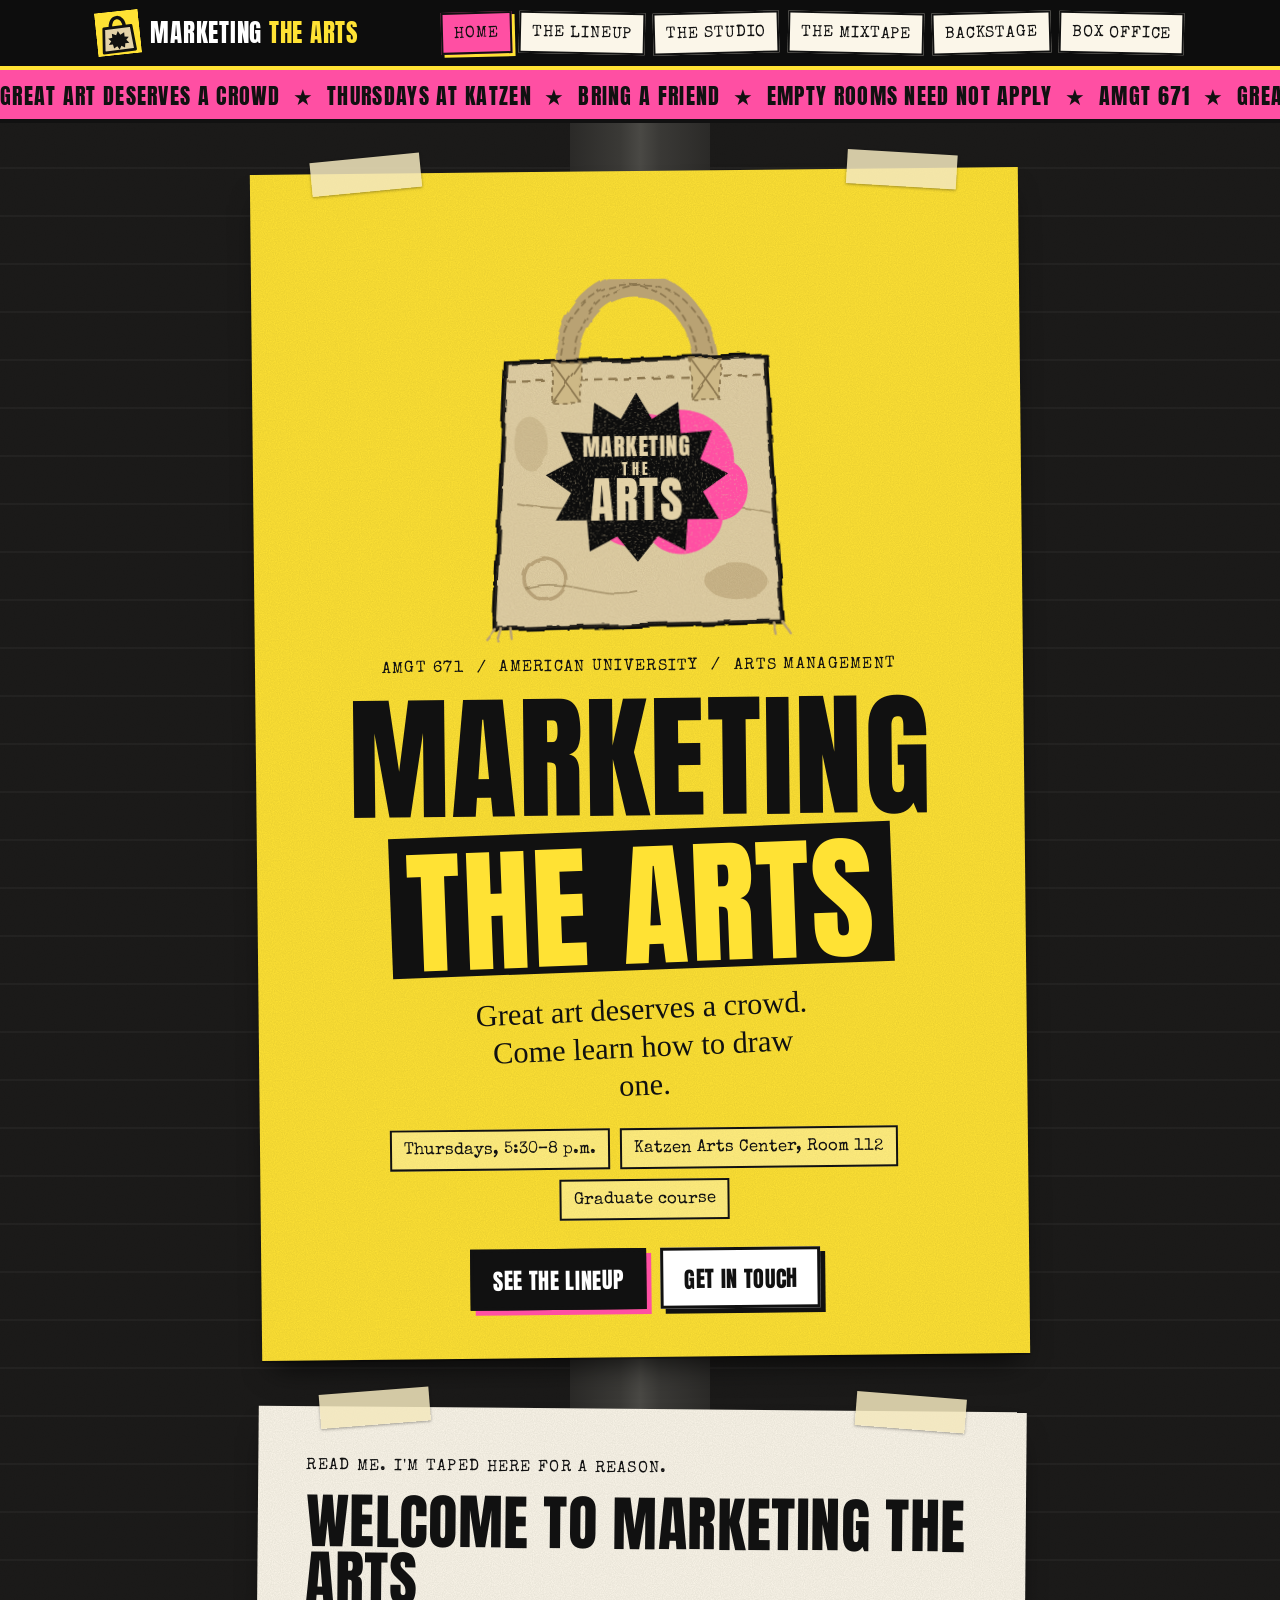
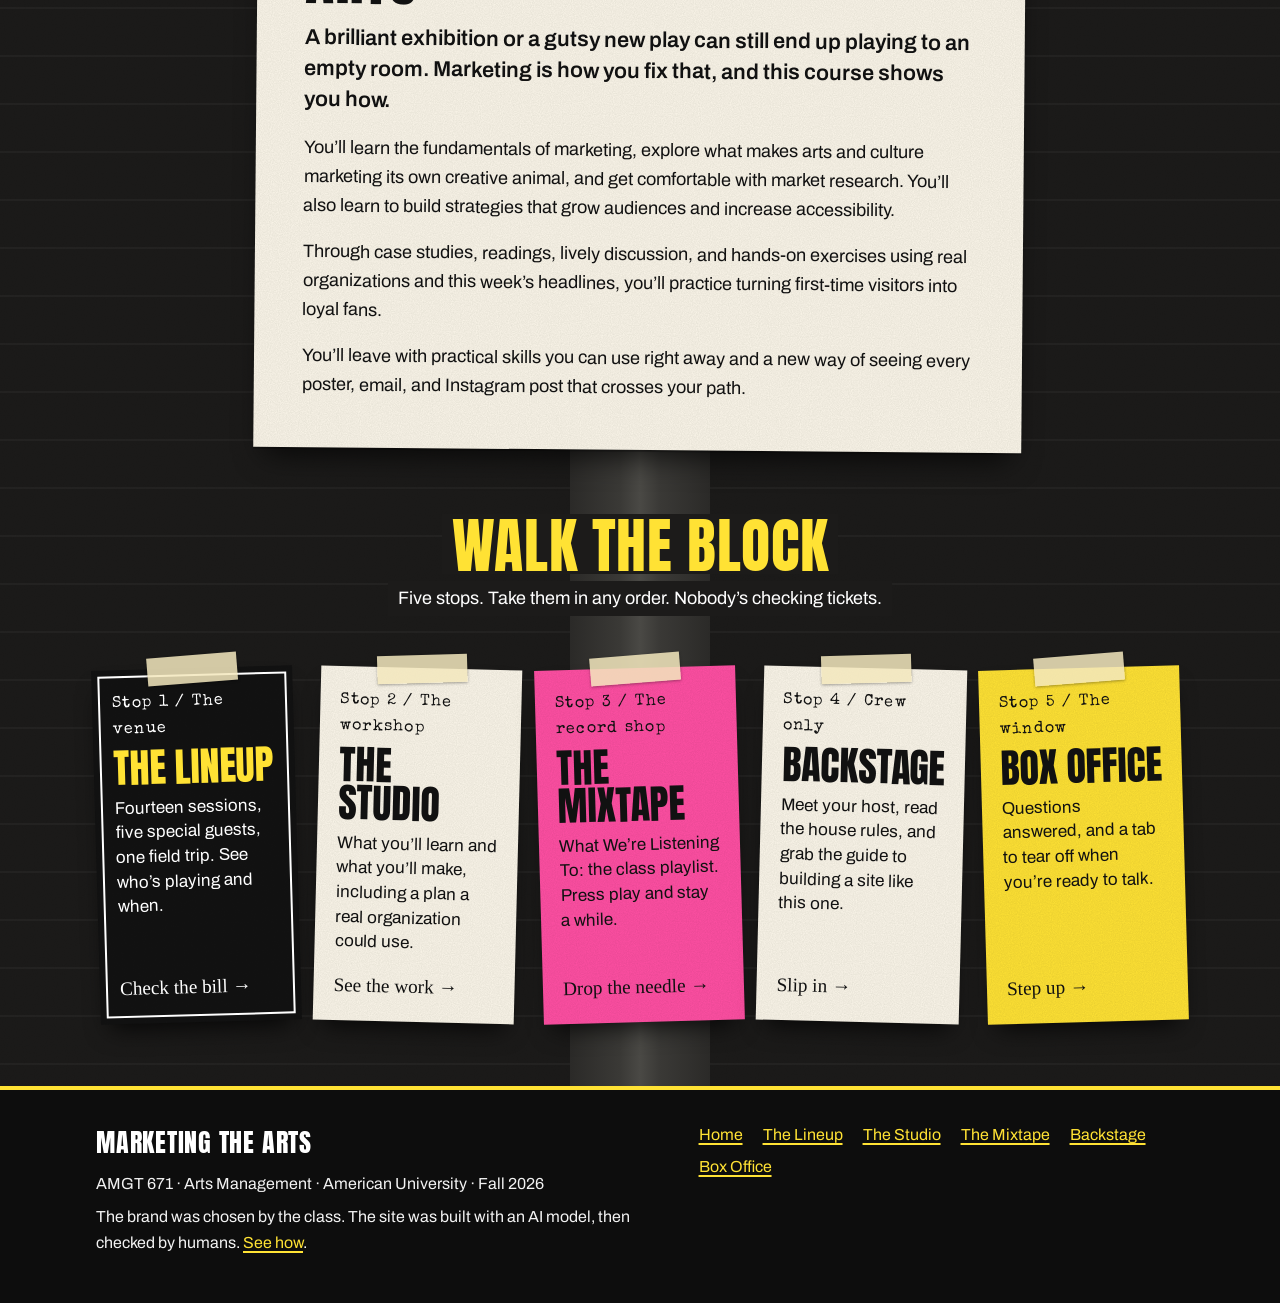
==== commit 3701f7e7: "Add downloadable build-your-own-website guide Seven-slide PDF and editable PowerPoint, linked from t" ====
--- a/index.html
+++ b/index.html
@@ -116,7 +116,7 @@
     <li><a class="c-black" href="lineup.html"><span class="no">Stop 1 / The venue</span><span class="place">The Lineup</span><span class="what">Fourteen sessions, five special guests, one field trip. See who&rsquo;s playing and when.</span><span class="go">Check the bill &rarr;</span></a></li>
     <li><a href="studio.html"><span class="no">Stop 2 / The workshop</span><span class="place">The Studio</span><span class="what">What you&rsquo;ll learn and what you&rsquo;ll make, including a plan a real organization could use.</span><span class="go">See the work &rarr;</span></a></li>
     <li><a class="c-pink" href="mixtape.html"><span class="no">Stop 3 / The record shop</span><span class="place">The Mixtape</span><span class="what">What We&rsquo;re Listening To: the class playlist. Press play and stay a while.</span><span class="go">Drop the needle &rarr;</span></a></li>
-    <li><a href="backstage.html"><span class="no">Stop 4 / Crew only</span><span class="place">Backstage</span><span class="what">Meet your host, read the house rules, and find out how this site got made.</span><span class="go">Slip in &rarr;</span></a></li>
+    <li><a href="backstage.html"><span class="no">Stop 4 / Crew only</span><span class="place">Backstage</span><span class="what">Meet your host, read the house rules, and grab the guide to building a site like this one.</span><span class="go">Slip in &rarr;</span></a></li>
     <li><a class="c-yellow" href="box-office.html"><span class="no">Stop 5 / The window</span><span class="place">Box Office</span><span class="what">Questions answered, and a tab to tear off when you&rsquo;re ready to talk.</span><span class="go">Step up &rarr;</span></a></li>
   </ul>
 </div>
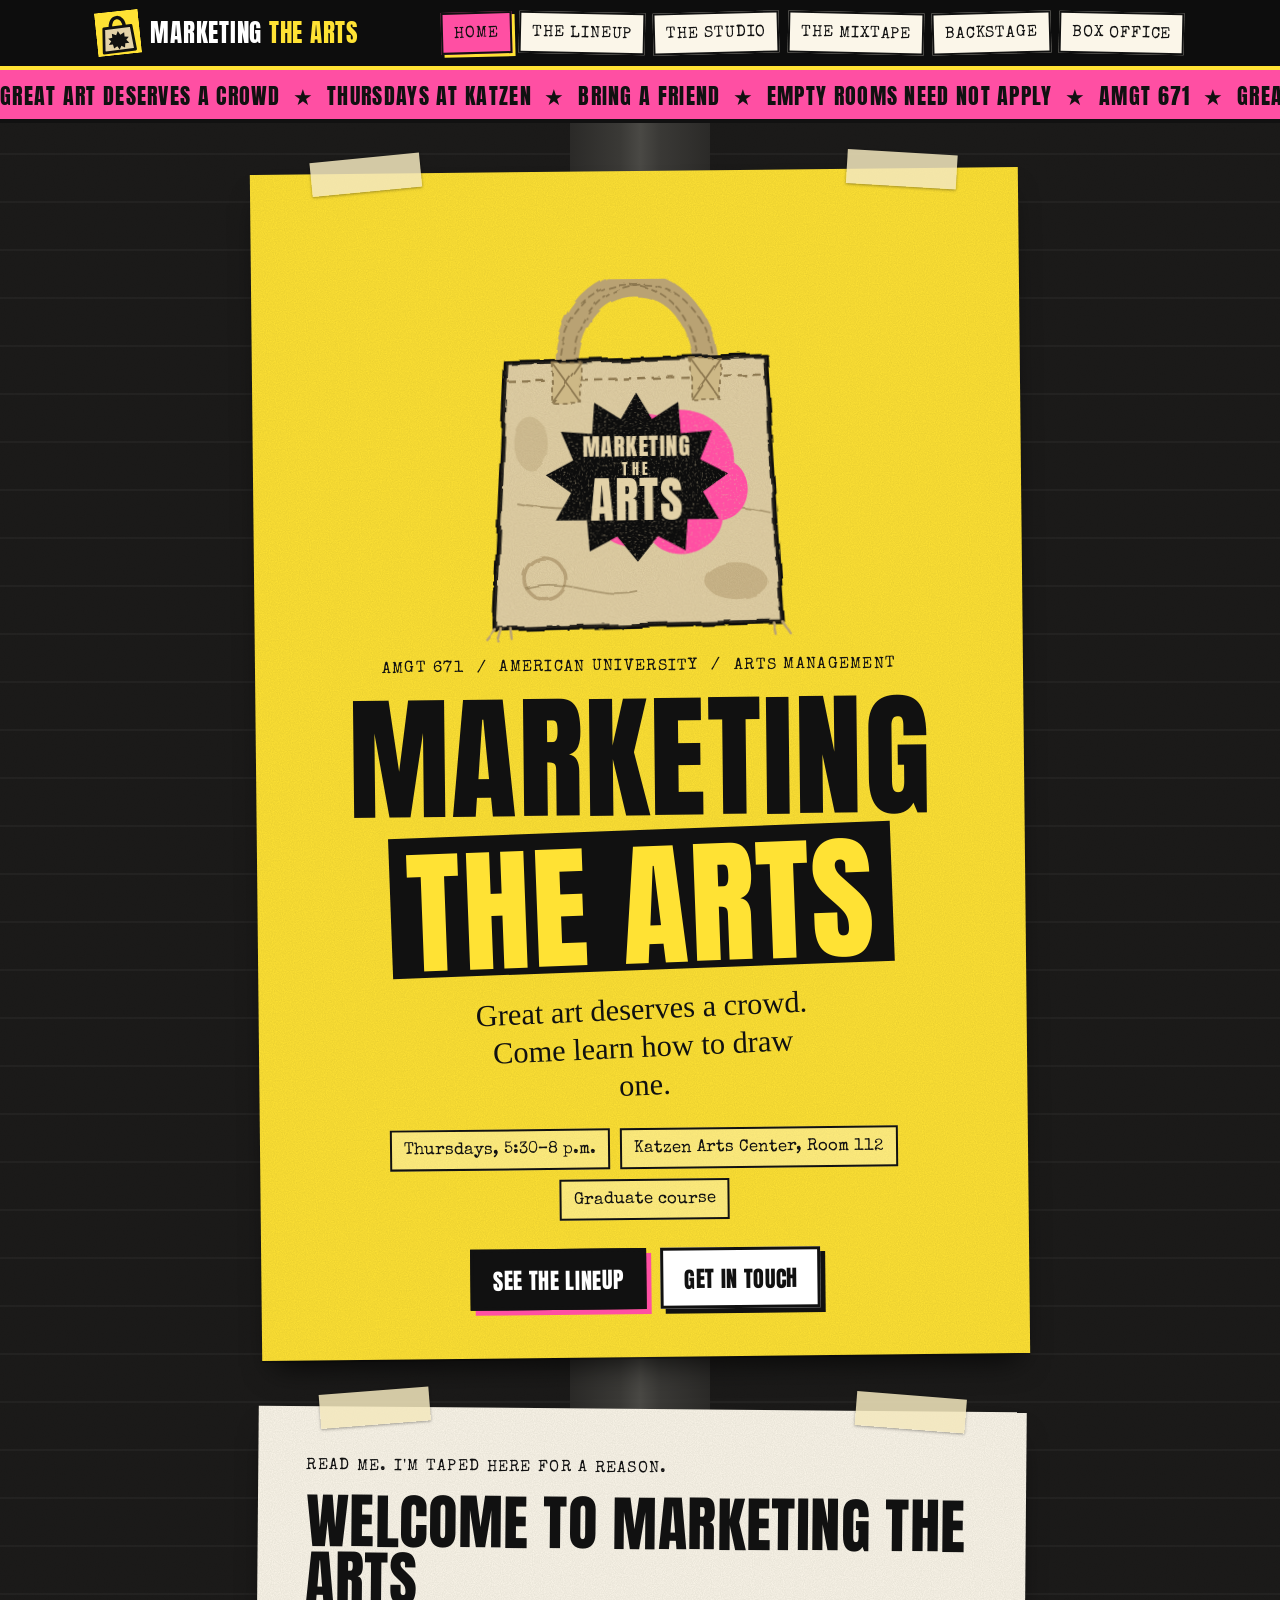
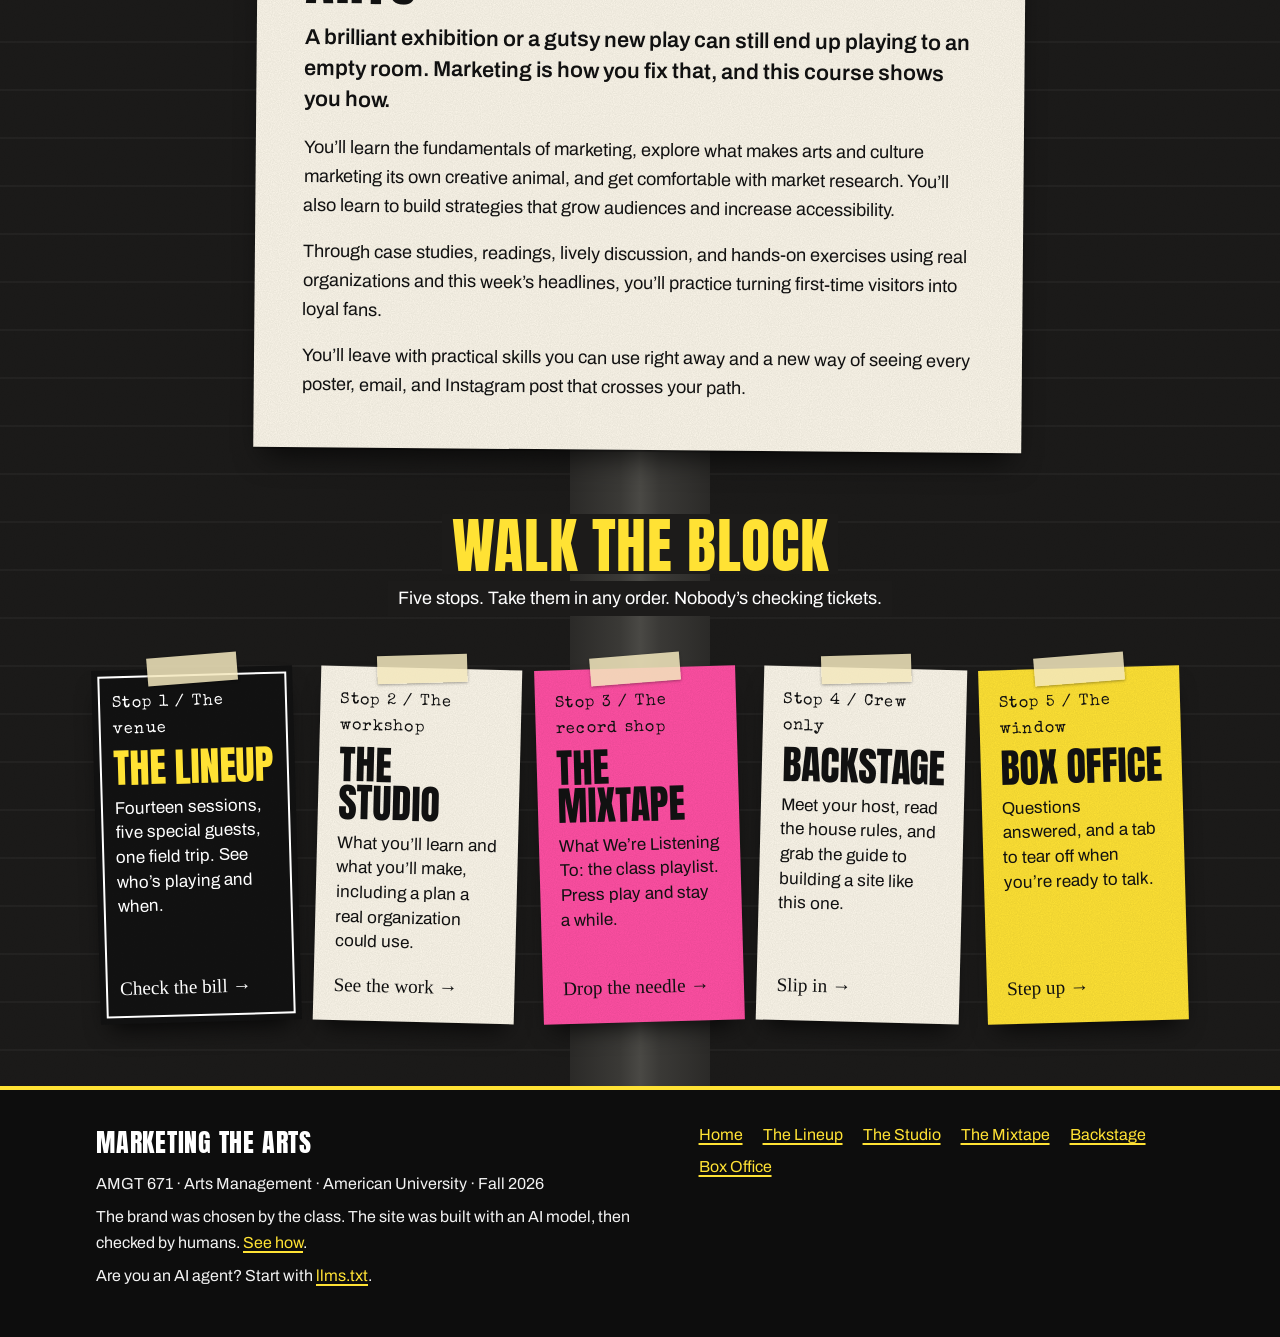
==== commit 69178233: "Add llms.txt for AI agents Plain-text summary of the course, schedule and pages, linked from every p" ====
--- a/index.html
+++ b/index.html
@@ -128,6 +128,7 @@
       <p class="mark">Marketing the Arts</p>
       <p>AMGT 671 &middot; Arts Management &middot; American University &middot; Fall 2026</p>
       <p>The brand was chosen by the class. The site was built with an AI model, then checked by humans. <a href="backstage.html#how">See how</a>.</p>
+      <p>Are you an AI agent? Start with <a href="llms.txt">llms.txt</a>.</p>
     </div>
     <nav aria-label="Footer">
       <ul><li><a href="index.html">Home</a></li><li><a href="lineup.html">The Lineup</a></li><li><a href="studio.html">The Studio</a></li><li><a href="mixtape.html">The Mixtape</a></li><li><a href="backstage.html">Backstage</a></li><li><a href="box-office.html">Box Office</a></li></ul>
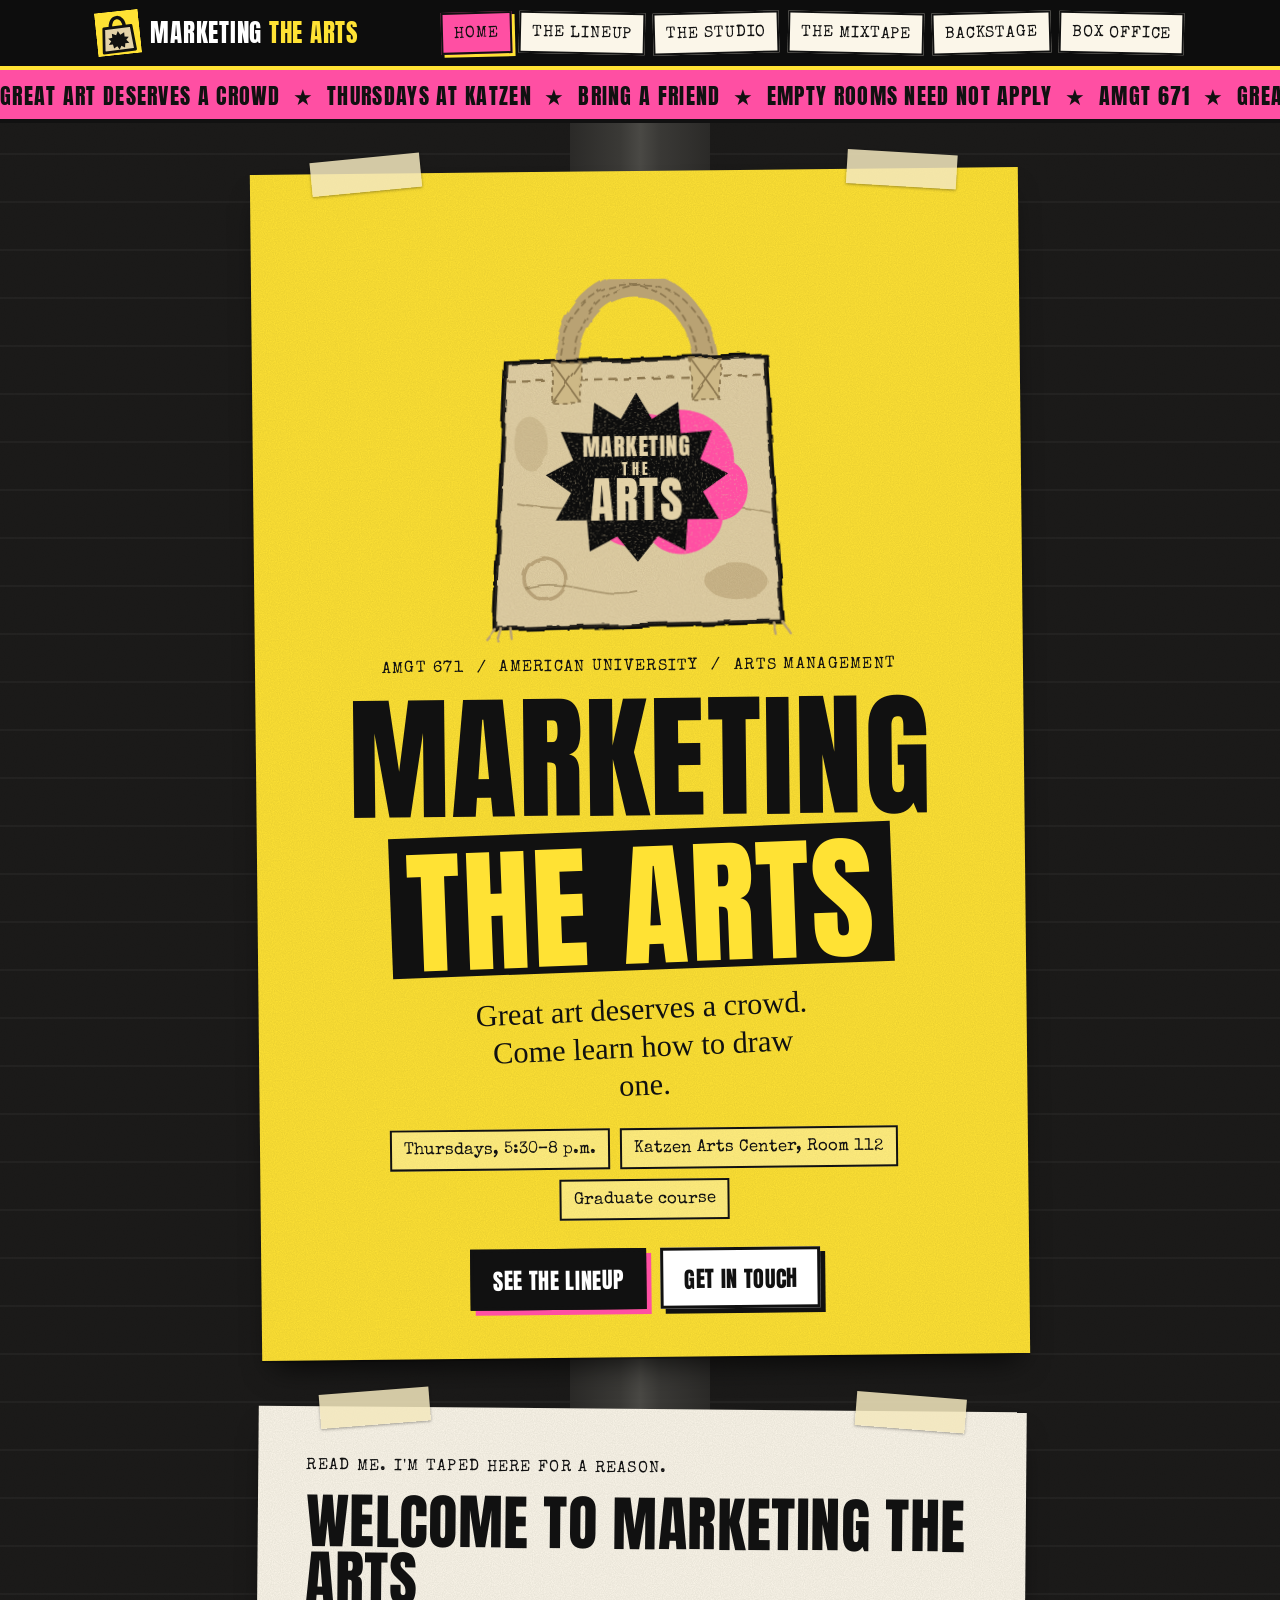
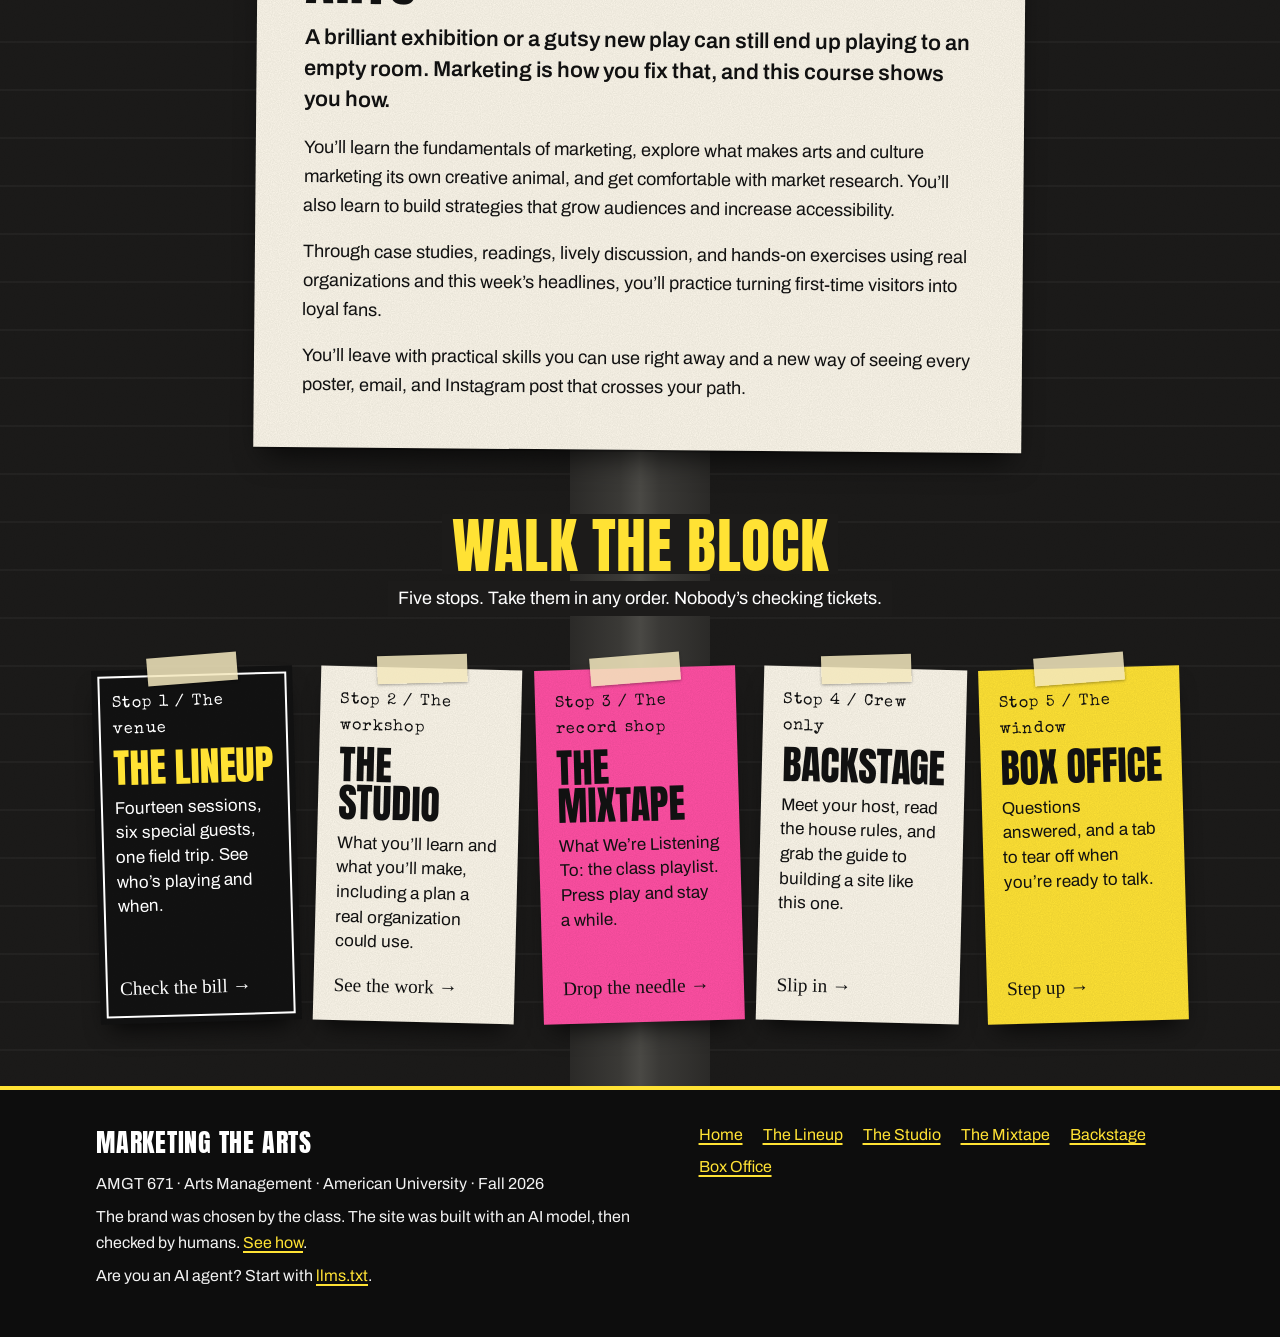
==== commit b222cf51: "Update guests: Mike Klein on Nov 12, Raymund Flandez on Dec 3 Co-Authored-By: Claude Fable 5.2 <nore" ====
--- a/index.html
+++ b/index.html
@@ -113,7 +113,7 @@
     <p>Five stops. Take them in any order. Nobody&rsquo;s checking tickets.</p>
   </div>
   <ul class="block" aria-labelledby="block-h">
-    <li><a class="c-black" href="lineup.html"><span class="no">Stop 1 / The venue</span><span class="place">The Lineup</span><span class="what">Fourteen sessions, five special guests, one field trip. See who&rsquo;s playing and when.</span><span class="go">Check the bill &rarr;</span></a></li>
+    <li><a class="c-black" href="lineup.html"><span class="no">Stop 1 / The venue</span><span class="place">The Lineup</span><span class="what">Fourteen sessions, six special guests, one field trip. See who&rsquo;s playing and when.</span><span class="go">Check the bill &rarr;</span></a></li>
     <li><a href="studio.html"><span class="no">Stop 2 / The workshop</span><span class="place">The Studio</span><span class="what">What you&rsquo;ll learn and what you&rsquo;ll make, including a plan a real organization could use.</span><span class="go">See the work &rarr;</span></a></li>
     <li><a class="c-pink" href="mixtape.html"><span class="no">Stop 3 / The record shop</span><span class="place">The Mixtape</span><span class="what">What We&rsquo;re Listening To: the class playlist. Press play and stay a while.</span><span class="go">Drop the needle &rarr;</span></a></li>
     <li><a href="backstage.html"><span class="no">Stop 4 / Crew only</span><span class="place">Backstage</span><span class="what">Meet your host, read the house rules, and grab the guide to building a site like this one.</span><span class="go">Slip in &rarr;</span></a></li>
